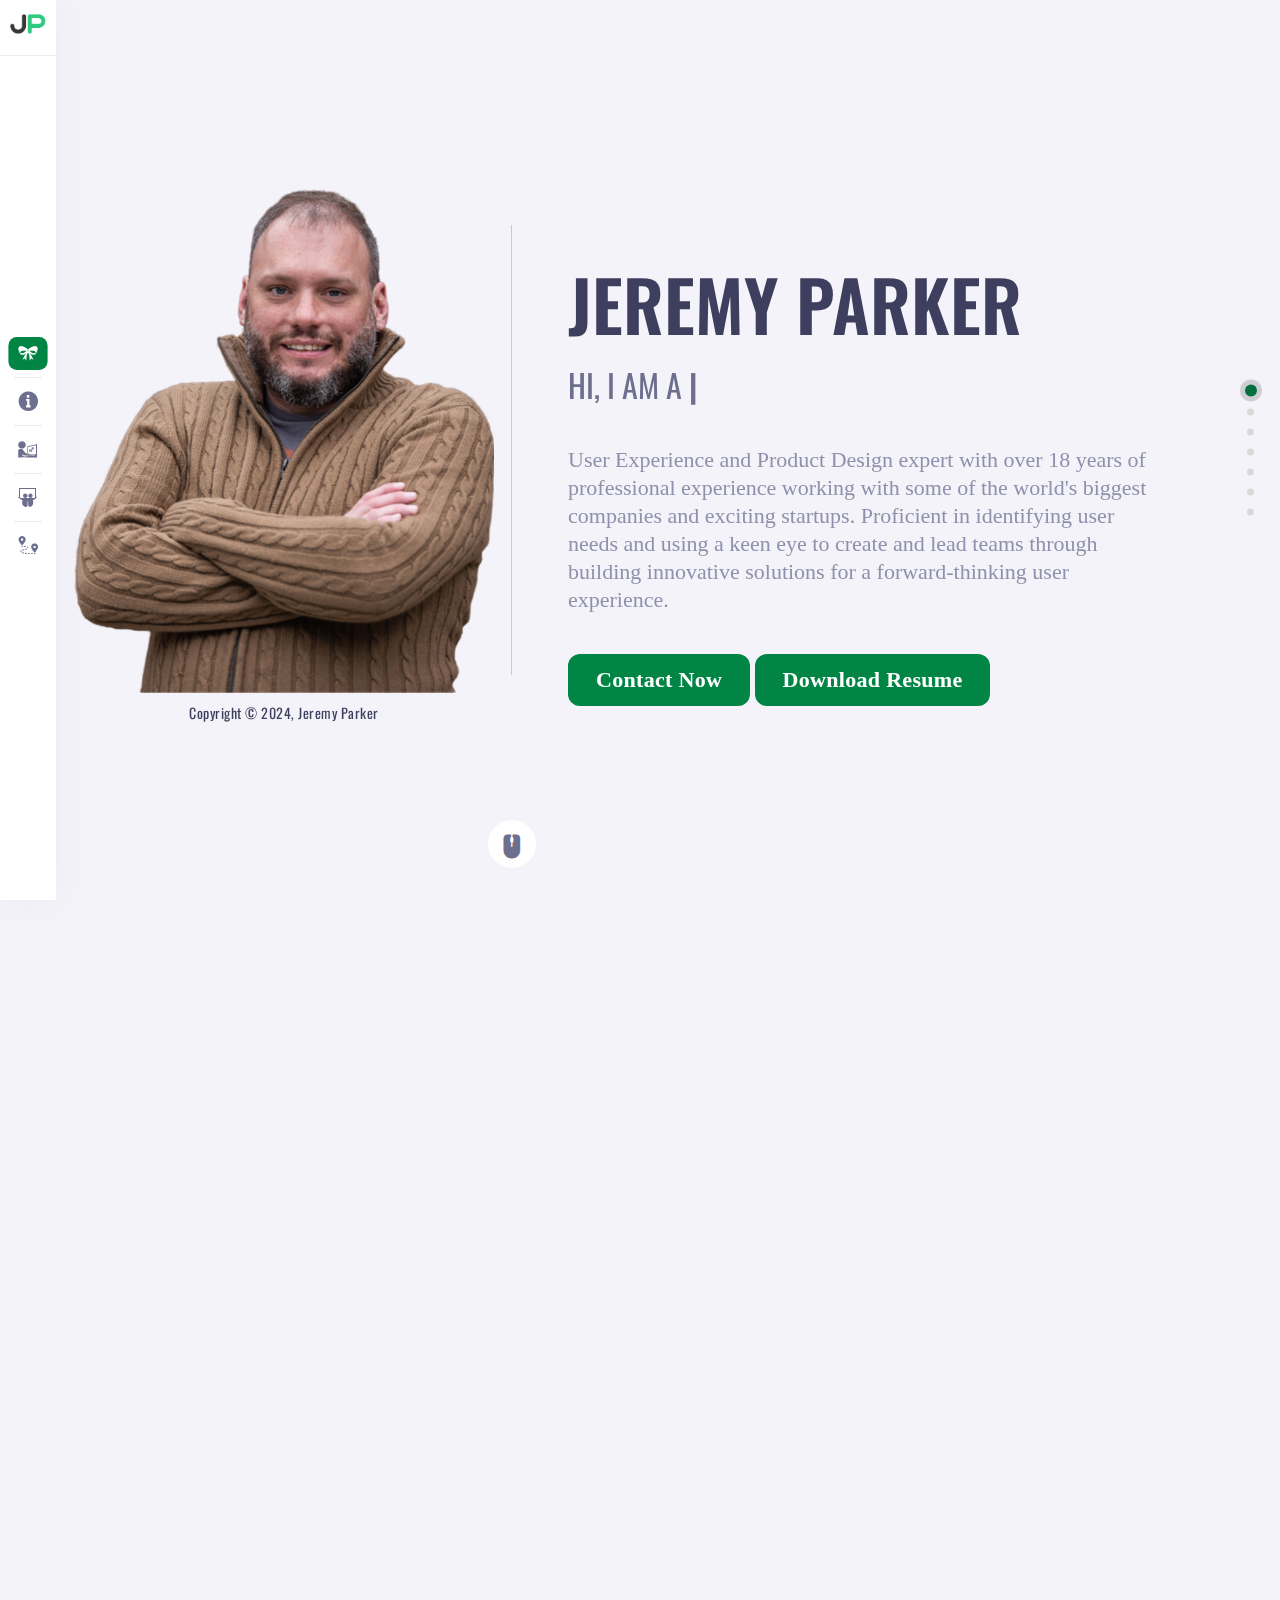
==== new/index.html @ 1a805a03 "adding repo" ====
<!DOCTYPE html>
<html lang="en">

<head></head>

<meta name="viewport" content="width=device-width, initial-scale=1.0">
<meta name="description" content="">
<meta name="keywords" content="">
<title>Jeremy Parker | Portfolio</title>
<link rel="icon" href="favicon.ico" type="image/ico" sizes="16x16">
<link rel="stylesheet" href="css/icofont.min.css">
<link rel="stylesheet" href="css/foundation.min.css">
<link rel="stylesheet" href="css/fullpage.css">
<link rel="stylesheet" href="css/perfect-scrollbar.min.css">
<link rel="stylesheet" href="css/modal-animated.css">
<link rel="stylesheet" href="css/style.css">
<link rel="stylesheet" href="css/responsive.css">
</head>

<body class="solid-bg">

	<div class="page-loader" id="page-loader">
		<div class="lds-ellipsis">
			<div></div>
			<div></div>
			<div></div>
			<div></div>
		</div>
		<span>Loading...</span>
	</div><!-- page loader -->

	<div class="page-cover" id="s-cover">
	</div>

	<nav class="quick-link count-4 nav-left">
		<div class="logo">
			<a href="#home">
				<img src="images/logo_only.png" alt="Logo">
			</a>
		</div>
		<ul id="qmenu" class="qmenu">
			<li data-menuanchor="home">
				<a href="#home" class=""><i class="icofont-bow"></i>
				</a>
				<span class="title">Home</span>
			</li>
			<li data-menuanchor="about-us">
				<a href="#about-us"><i class="icofont-info-circle"></i>
				</a>
				<span class="title">About Me</span>
			</li>
			<li data-menuanchor="services">
				<a href="#services"><i class="icofont-architecture-alt"></i>
				</a>
				<span class="title">Skillset</span>
			</li>
			<li data-menuanchor="portfolio">
				<a href="#portfolio"><i class="icofont-slidshare"></i>
				</a>
				<span class="title">Portfolio</span>
			</li>
			<li data-menuanchor="contact">
				<a href="#contact"><i class="icofont-map-pins"></i>
				</a>
				<span class="title">Contact</span>
			</li>
		</ul>
	</nav><!-- side nav -->

	<div class="pane-when " id="s-when">
		<div class="content">
			<div class="avatar">
				<div class="elem-center">
					<div class="">
						<img src="images/student.png" alt="">
					</div>
				</div>
			</div>
			<div class="bottombar">
				<span>Copyright © 2024, Jeremy Parker</span>
			</div>
		</div>
	</div><!-- student image -->

	<main class="page-main" id="mainpage">
		<div class="section page-home page page-cent" id="s-home">
			<section class="content">
				<header class="header">
					<div class="h-left">
						<h2>Jeremy Parker</h2>
					</div>
					<div class="jeremy-parker-meta">
						<h3>HI, I am a <b><span></span></b></h3>
						<p>
							User Experience and Product Design expert with over 18 years of professional experience working with some
							of the world's biggest companies and exciting startups. Proficient in identifying user needs and using a
							keen eye to create and lead teams through building innovative solutions for a forward-thinking user
							experience.
						</p>
						<a href="#contact" title="" class="main-btn">Contact Now</a>
						<!-- <a href="#" title="" class="main-btn">Download Resume</a> -->
						<div class="dropdown">
							<a href="#" title="" class="main-btn dropdown-btn">Download Resume</a>
							<div class="dropdown-content">
								<a href="#">PDF Version</a>
								<a href="#">Word Version</a>
							</div>
						</div>
					</div>
				</header>
			</section>
			<!-- Scroll down button -->
			<footer class="p-footer p-scrolldown">
				<a href="#about-us">
					<div class="arrow-d">
						<div class="before"></div>
						<div class="after"></div>
						<div class="circle bounce"><i class="icofont-wireless-mouse"></i></div>
					</div>
				</a>
			</footer>
		</div>
		<div class="section page-about page page-cent" id="s-about-us">
			<section class="content">
				<header class="p-title">
					<h3>
						<i class="icofont-info-circle"></i> About Me
						<span class="animated-bar"></span>
					</h3>
					<h4 class="subhead">We only make beautiful things</h4>
				</header>
				<div class="about-meta">
					<p>
						My name is Jeremy Parker. I am a professional UI/UX Designer and Team Leader for SaaS and Web-based
						products.
						I am the jack-of-all-trades person that's capable of handling many different roles and projects at once.
						Recently, I've pivoted from consultant to team leader which allows me to bring my unique perspective and
						impactful leadership to exciting projects.<Br><Br>
					</p>
					<h5>Little About:</h5>
					<ul class="about-info">
						<li><span>Hobbies:</span>Music production, Rocket builds, and biking</li>
						<li><span>Email:</span>jeremymparker@gmail.com</li>
						<li><span>Style:</span>Unique thinking and creative concepts</li>
						<li><span>Phone: </span>(619) 719-5968</li>
						<li><span>Workflow: </span>Productive flow and clean output</li>
						<li><span>Location:</span>Los Angeles, CA, USA</li>
					</ul>
					<h5>Expertise:</h5>
					<ul class="list-experties">
						<li><i class="icofont-check-circled"></i> HTML</li>
						<li><i class="icofont-check-circled"></i> CSS</li>
						<li><i class="icofont-check-circled"></i> Javascript</li>
						<li><i class="icofont-check-circled"></i> React</li>
						<li><i class="icofont-check-circled"></i> Vue</li>
						<li><i class="icofont-check-circled"></i> Figma</li>
						<li><i class="icofont-check-circled"></i> Sketch</li>
						<li><i class="icofont-check-circled"></i> Adobe CC</li>
						<li><i class="icofont-check-circled"></i> Leadership and Mentoring</li>
						<li><i class="icofont-check-circled"></i> Analytical Skills</li>
						<li><i class="icofont-check-circled"></i> Communication</li>
						<li><i class="icofont-check-circled"></i> Critical Thinking</li>
						<li><i class="icofont-check-circled"></i> Human Computer Interaction</li>
						<li><i class="icofont-check-circled"></i> Problem Solver</li>
						<li><i class="icofont-check-circled"></i> Wireframing</li>
					</ul>
				</div>
			</section>
		</div>
		<div class="section page-register page page-cent" id="s-services">
			<section class="content">
				<header class="p-title">
					<h3>
						<i class="icofont-architecture-alt"></i> SKILLSET
						<span class="animated-bar"></span>
					</h3>
				</header>
				<div class="services-grid">
					<div class="services">
						<div class="service-box">
							<div class="service-title">
								<i class="icofont-bebo"></i>
								<h4>Custom website design</h4>
							</div>
							<p>
								It takes about 0.05 seconds to capture your audiences’ attention and shape their opinion about your brand.
								Create a unique online experience for your page visitors and strengthen your brand reputation with my
								custom web design services.
							</p>
						</div>
					</div>
					<div class="services">
						<div class="service-box">
							<div class="service-title">
								<i class="icofont-heart-alt"></i>
								<h4>Product design and leadership</h4>
							</div>
							<p>
								There is nothing more powerful than an idea that is ready to go. I will help you materialize your
								game-changing idea and transform it into a product that you can build a business around. I will blend
								theory and best practices to maximize and perfect product validation.
							</p>
						</div>
					</div>
					<div class="services">
						<div class="service-box">
							<div class="service-title">
	
								<i class="icofont-ui-folder"></i>
								<h4>Application development</h4>
							</div>
							<p>
								SDLC expert with experience in B2B, B2C, SaaS, front-end javascript components, API connections, OAUTH, user interface
								concepts with forward-thinking designs. I am fully capable of accelerating innovation and time-to-market.
							</p>
						</div>
					</div>
					<div class="services">
						<div class="service-box">
							<div class="service-title">
								<i class="icofont-edit"></i>
								<h4>UX/UI Expert and Code Engineer</h4>
							</div>
							<p>
								I am a natural when it comes to user experience. I've been incorporting this skillset and UX best
								practices for over 20 years. I've been around since the beginning of these ideas and theories, and have even
								created my own frameworks.
							</p>
						</div>
					</div>
				</div>
			</section>
		</div>
		<div class="section page-register page page-cent" id="s-portfolio">
			<section class="content">
				<header class="p-title">
					<h3>
						<i class="icofont-slidshare"></i> Portfolio Works
						<span class="animated-bar"></span>
					</h3>
					<!-- <h4 class="subhead">See our latest work</h4> -->
				</header>
				<div class="our-work">
					<div class="work-box popup two" data-popup="1">
						<img src="images/work1.png" alt="">
						<div class="work-text">
							<span>Fluence Energy</span>
							<h4>Improving a Technical Application</h4>
						</div>
					</div>
					<div class="work-box popup two" data-popup="2">
						<img src="images/work2.png" alt="">
						<div class="work-text">
							<span>Marriott</span>
							<h4>Build 5 new brand sites</h4>
						</div>
					</div>
				</div>
			</section>
		</div>
		<div class="section page-register page page-cent" id="s-portfolio-2">
			<section class="content">
				<header class="p-title">
					<!-- <h3>
						<i class="icofont-slidshare"></i> Portfolio Works
						<span class="animated-bar"></span>
					</h3> -->
					<!-- <h4 class="subhead">See our latest work</h4> -->
				</header>
				<div class="our-work">
					<div class="work-box popup two" data-popup="3">
						<img src="images/work3.png" alt="">
						<div class="work-text">
							<span>Informer Systems</span>
							<h4><a class="popup two" href="#" title="">Update an outdated application</a></h4>
						</div>
					</div>
					<div class="work-box popup two" data-popup="4">
						<img src="images/work4.png" alt="">
						<div class="work-text">
							<h4><a class="popup two" href="#" title="">Websites</a></h4>
						</div>
					</div>
				</div>
			</section>
		</div>
		<div class="section page-register page page-cent" id="s-portfolio-3">
			<section class="content">
				<header class="p-title">
					<!-- <h3>
						<i class="icofont-slidshare"></i> Portfolio Works
						<span class="animated-bar"></span>
					</h3> -->
					<!-- <h4 class="subhead">See our latest work</h4> -->
				</header>
				<div class="our-work">
					<div class="work-box popup two" data-popup="5">
						<img src="images/work5.png" alt="">
						<div class="work-text">
							<h4><a class="popup two" href="#" title="">Product Design and Leadrship</a></h4>
						</div>
					</div>
					<div class="work-box popup two" data-popup="6">
						<img src="images/work6.png" alt="">
						<div class="work-text">
							<h4><a class="popup two" href="#" title="">Side Projects</a></h4>
						</div>
					</div>
				</div>
			</section>
		</div>
		<div class="section page-contact page page-cent  bg-color" data-bgcolor="rgba(95, 25, 208, 0.88)s" id="s-contact">
			<div class="slide" id="s-information" data-anchor="information">
				<section class="content">
					<header class="p-title">
						<h3>
							<i class="icofont-map-pins"></i> Contact
							<span class="animated-bar"></span>
						</h3>
					</header>
					<!-- Begin Of Page SubSction -->
					<div class="contact">
						<div class="row">
							<div class="medium-6 columns">
								<ul class="contact-detail">
									<li>
										<h4>Email</h4>
										<p><a href="mailto://contact@mail.com">jeremymparker@gmail.com</a></p>
									</li>
									<li>
										<h4>Address</h4>
										<p>Los Angeles, CA, USA
										</p>
									</li>
									<li>
										<h4>Phone</h4>
										<p>(619) 719-5968</p>
									</li>
									<!-- <li class="show-for-medium-up"> -->
										<!-- <h4>Find us on</h4> -->
										<!-- Begin of Social links -->
										<!-- <div class="socialnet">
											<a href="#"><i class="icofont-facebook"></i></a>
											<a href="#"><i class="icofont-instagram"></i></a>
											<a href="#"><i class="icofont-twitter"></i></a>
											<a href="#"><i class="icofont-pinterest"></i></a>
											<a href="#"><i class="icofont-tumblr"></i></a>
										</div> -->
										<!-- End of Social links -->
									<!-- </li> -->
								</ul>
							</div>
							<div class="medium-6 columns contact-area">
								<h4>Write A Message</h4>
								<div>
									<div id="message"></div>
									<form class="message" method="post" action="contact.php" id="contactform">
										<div class="fields">
											<div class="input">
												<input id="name" type="text" placeholder="Your Name" required="">
											</div>
										</div>
										<div class="fields">
											<div class="input">
												<input id="email" type="email" placeholder="Email Address" required="">
											</div>
										</div>
										<div class="fields">
											<textarea id="comments" placeholder="Message..." rows="3" required=""></textarea>
											<div class="buttons">
												<button id="submit" type="submit" class="main-btn">Send Now</button>
												<img src="images/ajax-loader.gif" class="loader" alt="ajax-loader.gif">
											</div>
											<!--<div class="g-recaptcha" data-sitekey="6LeBpOgUAAAAAJwweRt7FijmJ7nb1Wm5VTyn9MoR"></div>-->
										</div>
									</form>
								</div>
							</div>
						</div>
					</div>
					<!-- End of page SubSection -->
				</section>
			</div>
		</div>
	</main><!-- main content area -->

	<!-- <div id="modal-container">
		<div class="modal-background">
			<div class="modal">
				<div class="close-button" id="close-modal">&times;</div>
				<div class="blog-detail">
					<div class="detail-meta">
						
			</div>
		</div>
	</div> -->
	<div id="modal-container">
		<div class="modal-background">
			<div class="modal">
				<div class="close-button" id="close-modal">&times;</div>
				<div class="blog-detail">
					<div class="detail-meta">
						
					</div>
				</div>
				<svg class="modal-svg" xmlns="http://www.w3.org/2000/svg" width="100%" height="100%" preserveAspectRatio="none">
					<rect x="0" y="0" fill="none" width="100%" height="100%" rx="3" ry="3"></rect>
				</svg>
			</div>
		</div>
	</div><!-- modal popup blog detail -->

	<script src="js/jquery.js"></script>
	<script src="js/fullpage.js"></script>
	<script src="js/typed.js"></script>
	<script src="js/perfect-scrollbar.jquery.min.js"></script>
	<script src="js/YTPlayer.min.js"></script>
	<!--<script src="https://www.google.com/recaptcha/api.js"></script> -->
	<script src="js/main.js"></script>


</body>

</html>
---- new/css/fullpage.css ----
html.fp-enabled,
.fp-enabled body {
  margin: 0;
  padding: 0;
  overflow: hidden;
  -webkit-tap-highlight-color: transparent;
}
.fp-section {
  position: relative;
  -webkit-box-sizing: border-box;
  -moz-box-sizing: border-box;
  box-sizing: border-box;
}
.fp-slide {
  float: left;
}
.fp-slide,
.fp-slidesContainer {
  height: 100%;
  display: block;
}
.fp-slides {
  z-index: 1;
  height: 100%;
  overflow: hidden;
  position: relative;
  -webkit-transition: all 0.3s ease-out;
  transition: all 0.3s ease-out;
}
.fp-section.fp-table,
.fp-slide.fp-table {
  display: table;
  table-layout: fixed;
  width: 100%;
}
.fp-tableCell {
  display: table-cell;
  vertical-align: middle;
  width: 100%;
  height: 100%;
}
.fp-slidesContainer {
  float: left;
  position: relative;
}
.fp-controlArrow {
  -webkit-user-select: none;
  -moz-user-select: none;
  -khtml-user-select: none;
  -ms-user-select: none;
  position: absolute;
  z-index: 4;
  top: 50%;
  cursor: pointer;
  width: 0;
  height: 0;
  border-style: solid;
  margin-top: -38px;
  -webkit-transform: translate3d(0, 0, 0);
  -ms-transform: translate3d(0, 0, 0);
  transform: translate3d(0, 0, 0);
}
.fp-controlArrow.fp-prev {
  left: 15px;
  width: 0;
  border-width: 38.5px 34px 38.5px 0;
  border-color: transparent #fff transparent transparent;
}
.fp-controlArrow.fp-next {
  right: 15px;
  border-width: 38.5px 0 38.5px 34px;
  border-color: transparent transparent transparent #fff;
}
.fp-scrollable {
  overflow: hidden;
  position: relative;
}
.fp-scroller {
  overflow: hidden;
}
.iScrollIndicator {
  border: 0 !important;
}
.fp-notransition {
  -webkit-transition: none !important;
  transition: none !important;
}
#fp-nav {
  position: fixed;
  z-index: 100;
  margin-top: -32px;
  top: 50%;
  opacity: 1;
  -webkit-transform: translate3d(0, 0, 0);
}
#fp-nav.fp-right {
  right: 17px;
}
#fp-nav.fp-left {
  left: 17px;
}
.fp-slidesNav {
  position: absolute;
  z-index: 4;
  opacity: 1;
  -webkit-transform: translate3d(0, 0, 0);
  -ms-transform: translate3d(0, 0, 0);
  transform: translate3d(0, 0, 0);
  left: 0 !important;
  right: 0;
  margin: 0 auto !important;
}
.fp-slidesNav.fp-bottom {
  bottom: 17px;
}
.fp-slidesNav.fp-top {
  top: 17px;
}
#fp-nav ul,
.fp-slidesNav ul {
  margin: 0;
  padding: 0;
}
#fp-nav ul li,
.fp-slidesNav ul li {
  display: block;
  width: 14px;
  height: 13px;
  margin: 7px;
  position: relative;
}
.fp-slidesNav ul li {
  display: inline-block;
}
#fp-nav ul li a,
.fp-slidesNav ul li a {
  display: block;
  position: relative;
  z-index: 1;
  width: 100%;
  height: 100%;
  cursor: pointer;
  text-decoration: none;
}
#fp-nav ul li a.active span,
.fp-slidesNav ul li a.active span,
#fp-nav ul li:hover a.active span,
.fp-slidesNav ul li:hover a.active span {
  height: 12px;
  width: 12px;
  margin: -6px 0 0 -6px;
  border-radius: 100%;
}
#fp-nav ul li a span,
.fp-slidesNav ul li a span {
  border-radius: 50%;
  position: absolute;
  z-index: 1;
  height: 7px;
  width: 7px;
  border: 0;
  background: #333;
  left: 50%;
  top: 50%;
  margin: -2px 0 0 -4px;
  -webkit-transition: all 0.1s ease-in-out;
  -moz-transition: all 0.1s ease-in-out;
  -o-transition: all 0.1s ease-in-out;
  transition: all 0.1s ease-in-out;
}
#fp-nav ul li:hover a span,
.fp-slidesNav ul li:hover a span {
  width: 10px;
  height: 10px;
  margin: -5px 0 0 -5px;
}
#fp-nav ul li .fp-tooltip {
  position: absolute;
  top: -2px;
  color: #fff;
  font-size: 18px;
  font-family: arial, helvetica, sans-serif;
  white-space: nowrap;
  max-width: 220px;
  overflow: hidden;
  display: block;
  opacity: 0;
  width: 0;
  cursor: pointer;
}
#fp-nav ul li:hover .fp-tooltip,
#fp-nav.fp-show-active a.active + .fp-tooltip {
  -webkit-transition: opacity 0.2s ease-in;
  transition: opacity 0.2s ease-in;
  width: auto;
  opacity: 1;
}
#fp-nav ul li .fp-tooltip.fp-right {
  right: 20px;
}
#fp-nav ul li .fp-tooltip.fp-left {
  left: 20px;
}
.fp-auto-height.fp-section,
.fp-auto-height .fp-slide,
.fp-auto-height .fp-tableCell {
  height: auto !important;
}
.fp-responsive .fp-auto-height-responsive.fp-section,
.fp-responsive .fp-auto-height-responsive .fp-slide,
.fp-responsive .fp-auto-height-responsive .fp-tableCell {
  height: auto !important;
}
.fp-sr-only {
  position: absolute;
  width: 1px;
  height: 1px;
  padding: 0;
  overflow: hidden;
  clip: rect(0, 0, 0, 0);
  white-space: nowrap;
  border: 0;
}
---- new/css/modal-animated.css ----
#modal-container {
  position: fixed;
  display: table;
  height: 100%;
  width: 100%;
  top: 0;
  left: 0;
  transform: scale(0);
  z-index: 9999;
}
#modal-container.one {
  transform: scaleY(0.01) scaleX(0);
  animation: unfoldIn 1s cubic-bezier(0.165, 0.84, 0.44, 1) forwards;
}
#modal-container.one .modal-background .modal {
  transform: scale(0);
  animation: zoomIn 0.5s 0.8s cubic-bezier(0.165, 0.84, 0.44, 1) forwards;
}
#modal-container.one.out {
  transform: scale(1);
  animation: unfoldOut 1s 0.3s cubic-bezier(0.165, 0.84, 0.44, 1) forwards;
}
#modal-container.one.out .modal-background .modal {
  animation: zoomOut 0.5s cubic-bezier(0.165, 0.84, 0.44, 1) forwards;
}
#modal-container.two {
  transform: scale(1);
}
#modal-container.two .modal-background {
  background: transparent;
  animation: fadeIn 0.5s cubic-bezier(0.165, 0.84, 0.44, 1) forwards;
}
#modal-container.two .modal-background .modal {
  opacity: 0;
  animation: scaleUp 0.5s cubic-bezier(0.165, 0.84, 0.44, 1) forwards;
}
#modal-container.two + .content {
  animation: scaleBack 0.5s cubic-bezier(0.165, 0.84, 0.44, 1) forwards;
}
#modal-container.two.out {
  animation: quickScaleDown 0s 0.5s linear forwards;
}
#modal-container.two.out .modal-background {
  animation: fadeOut 0.5s cubic-bezier(0.165, 0.84, 0.44, 1) forwards;
}
#modal-container.two.out .modal-background .modal {
  animation: scaleDown 0.5s cubic-bezier(0.165, 0.84, 0.44, 1) forwards;
}
#modal-container.two.out + .content {
  animation: scaleForward 0.5s cubic-bezier(0.165, 0.84, 0.44, 1) forwards;
}
#modal-container.three {
  z-index: 0;
  transform: scale(1);
}
#modal-container.three .modal-background {
  background: rgba(0, 0, 0, 0.6);
}
#modal-container.three .modal-background .modal {
  animation: moveUp 0.5s cubic-bezier(0.165, 0.84, 0.44, 1) forwards;
}
#modal-container.three + .content {
  z-index: 1;
  animation: slideUpLarge 0.5s cubic-bezier(0.165, 0.84, 0.44, 1) forwards;
}
#modal-container.three.out .modal-background .modal {
  animation: moveDown 0.5s cubic-bezier(0.165, 0.84, 0.44, 1) forwards;
}
#modal-container.three.out + .content {
  animation: slideDownLarge 0.5s cubic-bezier(0.165, 0.84, 0.44, 1) forwards;
}
#modal-container.four {
  z-index: 0;
  transform: scale(1);
}
#modal-container.four .modal-background {
  background: rgba(0, 0, 0, 0.7);
}
#modal-container.four .modal-background .modal {
  animation: blowUpModal 0.5s cubic-bezier(0.165, 0.84, 0.44, 1) forwards;
}
#modal-container.four + .content {
  z-index: 1;
  animation: blowUpContent 0.5s cubic-bezier(0.165, 0.84, 0.44, 1) forwards;
}
#modal-container.four.out .modal-background .modal {
  animation: blowUpModalTwo 0.5s cubic-bezier(0.165, 0.84, 0.44, 1) forwards;
}
#modal-container.four.out + .content {
  animation: blowUpContentTwo 0.5s cubic-bezier(0.165, 0.84, 0.44, 1) forwards;
}
#modal-container.five {
  transform: scale(1);
}
#modal-container.five .modal-background {
  background: transparent;
  animation: fadeIn 0.5s cubic-bezier(0.165, 0.84, 0.44, 1) forwards;
}
#modal-container.five .modal-background .modal {
  transform: translateX(-1500px);
  animation: roadRunnerIn 0.3s cubic-bezier(0.165, 0.84, 0.44, 1) forwards;
}
#modal-container.five.out {
  animation: quickScaleDown 0s 0.5s linear forwards;
}
#modal-container.five.out .modal-background {
  animation: fadeOut 0.5s cubic-bezier(0.165, 0.84, 0.44, 1) forwards;
}
#modal-container.five.out .modal-background .modal {
  animation: roadRunnerOut 0.5s cubic-bezier(0.165, 0.84, 0.44, 1) forwards;
}
#modal-container.six {
  transform: scale(1);
}
#modal-container.six .modal-background {
  background: transparent;
  animation: fadeIn 0.5s cubic-bezier(0.165, 0.84, 0.44, 1) forwards;
}
#modal-container.six .modal-background .modal {
  background-color: transparent;
  animation: modalFadeIn 0.5s 0.8s cubic-bezier(0.165, 0.84, 0.44, 1) forwards;
}
#modal-container.six .modal-background .modal h2,
#modal-container.six .modal-background .modal p {
  opacity: 0;
  position: relative;
  animation: modalContentFadeIn 0.5s 1s cubic-bezier(0.165, 0.84, 0.44, 1)
    forwards;
}
#modal-container.six .modal-background .modal .modal-svg rect {
  animation: sketchIn 0.5s 0.3s cubic-bezier(0.165, 0.84, 0.44, 1) forwards;
}
#modal-container.six.out {
  animation: quickScaleDown 0s 0.5s linear forwards;
}
#modal-container.six.out .modal-background {
  animation: fadeOut 0.5s cubic-bezier(0.165, 0.84, 0.44, 1) forwards;
}
#modal-container.six.out .modal-background .modal {
  animation: modalFadeOut 0.5s cubic-bezier(0.165, 0.84, 0.44, 1) forwards;
}
#modal-container.six.out .modal-background .modal h2,
#modal-container.six.out .modal-background .modal p {
  animation: modalContentFadeOut 0.5s cubic-bezier(0.165, 0.84, 0.44, 1)
    forwards;
}
#modal-container.six.out .modal-background .modal .modal-svg rect {
  animation: sketchOut 0.5s cubic-bezier(0.165, 0.84, 0.44, 1) forwards;
}
#modal-container.seven {
  transform: scale(1);
}
#modal-container.seven .modal-background {
  background: transparent;
  animation: fadeIn 0.5s cubic-bezier(0.165, 0.84, 0.44, 1) forwards;
}
#modal-container.seven .modal-background .modal {
  height: 75px;
  width: 75px;
  border-radius: 75px;
  overflow: hidden;
  animation: bondJamesBond 1.5s cubic-bezier(0.165, 0.84, 0.44, 1) forwards;
}
#modal-container.seven .modal-background .modal h2,
#modal-container.seven .modal-background .modal p {
  opacity: 0;
  position: relative;
  animation: modalContentFadeIn 0.5s 1.4s linear forwards;
}
#modal-container.seven.out {
  animation: slowFade 0.5s 1.5s linear forwards;
}
#modal-container.seven.out .modal-background {
  background-color: rgba(0, 0, 0, 0.7);
  animation: fadeToRed 2s cubic-bezier(0.165, 0.84, 0.44, 1) forwards;
}
#modal-container.seven.out .modal-background .modal {
  border-radius: 3px;
  height: 162px;
  width: 227px;
  animation: killShot 1s cubic-bezier(0.165, 0.84, 0.44, 1) forwards;
}
#modal-container.seven.out .modal-background .modal h2,
#modal-container.seven.out .modal-background .modal p {
  animation: modalContentFadeOut 0.5s 0.5 cubic-bezier(0.165, 0.84, 0.44, 1)
    forwards;
}
#modal-container .modal-background {
  display: table-cell;
  background: rgba(0, 0, 0, 0.8);
  text-align: center;
  vertical-align: middle;
}
#modal-container .modal-background .modal {
  background: #e7e7e7;
  padding: 0;
  display: inline-block;
  border-radius: 12px;
  font-weight: 300;
  position: relative;
  width: 650px;
  height: 100vh;
}
#modal-container .modal-background .modal .modal-svg {
  position: absolute;
  top: 0;
  left: 0;
  height: 100%;
  width: 100%;
  border-radius: 12px;
}
#modal-container .modal-background .modal .modal-svg rect {
  stroke: #fff;
  stroke-width: 2px;
  stroke-dasharray: 778;
  stroke-dashoffset: 778;
}
@keyframes unfoldIn {
  0% {
    transform: scaleY(0.005) scaleX(0);
  }
  50% {
    transform: scaleY(0.005) scaleX(1);
  }
  100% {
    transform: scaleY(1) scaleX(1);
  }
}
@keyframes unfoldOut {
  0% {
    transform: scaleY(1) scaleX(1);
  }
  50% {
    transform: scaleY(0.005) scaleX(1);
  }
  100% {
    transform: scaleY(0.005) scaleX(0);
  }
}
@keyframes zoomIn {
  0% {
    transform: scale(0);
  }
  100% {
    transform: scale(1);
  }
}
@keyframes zoomOut {
  0% {
    transform: scale(1);
  }
  100% {
    transform: scale(0);
  }
}
@keyframes fadeIn {
  0% {
    background: transparent;
  }
  100% {
    background: rgba(0, 0, 0, 0.7);
  }
}
@keyframes fadeOut {
  0% {
    background: rgba(0, 0, 0, 0.7);
  }
  100% {
    background: transparent;
  }
}
@keyframes scaleUp {
  0% {
    transform: scale(0.8) translateY(1000px);
    opacity: 0;
  }
  100% {
    transform: scale(1) translateY(0px);
    opacity: 1;
  }
}
@keyframes scaleDown {
  0% {
    transform: scale(1) translateY(0px);
    opacity: 1;
  }
  100% {
    transform: scale(0.8) translateY(1000px);
    opacity: 0;
  }
}
@keyframes scaleBack {
  0% {
    transform: scale(1);
  }
  100% {
    transform: scale(0.85);
  }
}
@keyframes scaleForward {
  0% {
    transform: scale(0.85);
  }
  100% {
    transform: scale(1);
  }
}
@keyframes quickScaleDown {
  0% {
    transform: scale(1);
  }
  99.9% {
    transform: scale(1);
  }
  100% {
    transform: scale(0);
  }
}
@keyframes slideUpLarge {
  0% {
    transform: translateY(0%);
  }
  100% {
    transform: translateY(-100%);
  }
}
@keyframes slideDownLarge {
  0% {
    transform: translateY(-100%);
  }
  100% {
    transform: translateY(0%);
  }
}
@keyframes moveUp {
  0% {
    transform: translateY(150px);
  }
  100% {
    transform: translateY(0);
  }
}
@keyframes moveDown {
  0% {
    transform: translateY(0px);
  }
  100% {
    transform: translateY(150px);
  }
}
@keyframes blowUpContent {
  0% {
    transform: scale(1);
    opacity: 1;
  }
  99.9% {
    transform: scale(2);
    opacity: 0;
  }
  100% {
    transform: scale(0);
  }
}
@keyframes blowUpContentTwo {
  0% {
    transform: scale(2);
    opacity: 0;
  }
  100% {
    transform: scale(1);
    opacity: 1;
  }
}
@keyframes blowUpModal {
  0% {
    transform: scale(0);
  }
  100% {
    transform: scale(1);
  }
}
@keyframes blowUpModalTwo {
  0% {
    transform: scale(1);
    opacity: 1;
  }
  100% {
    transform: scale(0);
    opacity: 0;
  }
}
@keyframes roadRunnerIn {
  0% {
    transform: translateX(-1500px) skewX(30deg) scaleX(1.3);
  }
  70% {
    transform: translateX(30px) skewX(0deg) scaleX(0.9);
  }
  100% {
    transform: translateX(0px) skewX(0deg) scaleX(1);
  }
}
@keyframes roadRunnerOut {
  0% {
    transform: translateX(0px) skewX(0deg) scaleX(1);
  }
  30% {
    transform: translateX(-30px) skewX(-5deg) scaleX(0.9);
  }
  100% {
    transform: translateX(1500px) skewX(30deg) scaleX(1.3);
  }
}
@keyframes sketchIn {
  0% {
    stroke-dashoffset: 778;
  }
  100% {
    stroke-dashoffset: 0;
  }
}
@keyframes sketchOut {
  0% {
    stroke-dashoffset: 0;
  }
  100% {
    stroke-dashoffset: 778;
  }
}
@keyframes modalFadeIn {
  0% {
    background-color: transparent;
  }
  100% {
    background-color: #fff;
  }
}
@keyframes modalFadeOut {
  0% {
    background-color: #fff;
  }
  100% {
    background-color: transparent;
  }
}
@keyframes modalContentFadeIn {
  0% {
    opacity: 0;
    top: -20px;
  }
  100% {
    opacity: 1;
    top: 0;
  }
}
@keyframes modalContentFadeOut {
  0% {
    opacity: 1;
    top: 0;
  }
  100% {
    opacity: 0;
    top: -20px;
  }
}
@keyframes bondJamesBond {
  0% {
    transform: translateX(1000px);
  }
  80% {
    transform: translateX(0px);
    border-radius: 75px;
    height: 75px;
    width: 75px;
  }
  90% {
    border-radius: 3px;
    height: 182px;
    width: 247px;
  }
  100% {
    border-radius: 3px;
    height: 162px;
    width: 227px;
  }
}
@keyframes killShot {
  0% {
    transform: translateY(0) rotate(0deg);
    opacity: 1;
  }
  100% {
    transform: translateY(300px) rotate(45deg);
    opacity: 0;
  }
}
@keyframes fadeToRed {
  0% {
    background-color: rgba(0, 0, 0, 0.6);
  }
  100% {
    background-color: rgba(255, 0, 0, 0.8);
  }
}
@keyframes slowFade {
  0% {
    opacity: 1;
  }
  99.9% {
    opacity: 0;
    transform: scale(1);
  }
  100% {
    transform: scale(0);
  }
}
---- new/css/style.css ----
@import "https://fonts.googleapis.com/css?family=Oswald:300,400,500,600,700|Roboto&display=swap";
body {
  color: #fff;
  font-size: 1em;
  line-height: 1.4;
  font-family: open sans, sans-serif;
  margin: 0;
  padding: 0;
}
hr {
  display: block;
  height: 1px;
  border: 0;
  border-top: 1px solid #ccc;
  margin: 1em 0;
  padding: 0;
}
img {
  height: auto;
  max-width: 100%;
}
input:focus,
textarea:focus,
select:focus,
button:focus {
  outline: none;
}
audio,
canvas,
img,
svg,
video {
  vertical-align: middle;
}
fieldset {
  border: 0;
  margin: 0;
  padding: 0;
}
textarea {
  resize: vertical;
}
.browsehappy {
  margin: 0.2em 0;
  background: #ccc;
  color: #000;
  padding: 0.2em 0;
}
h1,
h2,
h3,
h4,
h5,
h6 {
  font-family: oswald;
}
p {
  color: #7d7e9e;
  font-size: 18px;
  line-height: 26px;
  font-family: open sans;
}
a,
a:hover,
a:focus,
a:active {
  outline: none;
  color: #adafca;
  -webkit-text-decoration: none;
  -moz-text-decoration: none;
  -ms-text-decoration: none;
  -o-text-decoration: none;
  text-decoration: none;
}
ul,
li {
  list-style: none outside none;
  margin: 0;
}
iframe {
  border: none;
}
.pos-rel {
  position: relative;
}
.pos-abs {
  position: absolute;
}
.pos-fix {
  position: fixed;
}
.full-width {
  width: 100%;
  max-width: 1440px;
}
.full-height {
  height: 100%;
}
.full-size {
  top: 0;
  left: 0;
  right: 0;
  bottom: 0;
}
.my-button {
  text-transform: uppercase;
  font-size: 1rem;
  padding: 1em;
  padding-bottom: 0.8rem;
  display: inline-block;
  box-sizing: border-box;
  margin: 0;
}
.center-vh {
  display: -webkit-box;
  display: -moz-box;
  display: -ms-flexbox;
  display: -webkit-flex;
  display: flex;
  -webkit-box-align: center;
  -moz-box-align: center;
  -ms-flex-align: center;
  -webkit-align-items: center;
  align-items: center;
  -webkit-box-pack: center;
  -moz-box-pack: center;
  -ms-flex-pack: center;
  -webkit-justify-content: center;
  justify-content: center;
}
.pos-top {
  top: 0;
}
.pos-left {
  left: 0;
}
.pos-right {
  right: 0;
}
.pos-bottom {
  bottom: 0;
}
.relh100 {
  position: relative;
  height: 100%;
}
.row {
  max-width: 100%;
}
ul,
li {
  list-style: none outside none;
  margin: 0;
}
.full-width {
  width: 100%;
  max-width: 100%;
  max-width: 1440px;
  margin-left: auto;
  margin-right: auto;
}
.fullscreen-width {
  width: 100%;
  max-width: 100%;
}
.table {
  display: table;
  height: inherit;
  margin: auto;
}
.table-cell {
  display: table-cell;
  vertical-align: middle;
}
.align-center {
  text-align: center;
}
.align-left {
  text-align: left;
}
.align-right {
  text-align: right;
}
.align-justify {
  text-align: justify;
}
.page-loader {
  position: fixed;
  z-index: 200;
  width: 100%;
  height: 100%;
  top: 0;
  left: 0;
  background: #008545;
  display: block;
}
.page-loader .fa {
  font-size: 2.5rem;
}
.page-loader,
.page-loader.visible {
  -webkit-transition: 0.6s;
  -ms-transition: 0.6s;
  -moz-transition: 0.6s;
  transition: 0.6s;
  opacity: 1;
  visibility: visible;
}
.page-loader.hidden {
  visibility: hidden;
  opacity: 0;
}
.page-loader div {
  left: 50%;
  position: absolute;
  top: 50%;
  transform: translate(-50%, -50%);
}
.page-loader div p {
  margin-top: 1rem;
  font-size: 1rem;
  color: #fff;
  letter-spacing: -0.05rem;
  padding-left: 0.15rem;
  text-transform: uppercase;
}
.mask:before {
  position: absolute;
  top: 0;
  left: 0;
  bottom: 0;
  right: 0;
  width: 100%;
  height: 100%;
  content: " ";
  opacity: 0.8;
}
.text-white {
  color: #fff;
}
.text-black {
  color: #333;
}
.text-bold {
  font-weight: 700;
}
.text-red {
  color: #e51c23;
}
.text-blue {
  color: #455ede;
}
.text-orange {
  color: #ff9800;
}
.text-yellow {
  color: #ffd600;
}
.text-amber {
  color: #ffc107;
}
.text-pink {
  color: #e91e63;
}
.text-lightblue {
  color: #03a9f4;
}
.small-col-20 {
  width: 20%;
}
.box-shadow {
  -webkit-box-shadow: inset 0 1px 0 rgba(255, 255, 255, 0.5),
    0 2px 2px rgba(0, 0, 0, 0.2), 0 0 4px 1px rgba(0, 0, 0, 0.1);
  -moz-box-shadow: inset 0 1px 0 rgba(255, 255, 255, 0.5),
    0 2px 2px rgba(0, 0, 0, 0.2), 0 0 4px 1px rgba(0, 0, 0, 0.1);
  -ms-box-shadow: inset 0 1px 0 rgba(255, 255, 255, 0.5),
    0 2px 2px rgba(0, 0, 0, 0.2), 0 0 4px 1px rgba(0, 0, 0, 0.1);
  box-shadow: inset 0 1px 0 rgba(255, 255, 255, 0.5),
    0 2px 2px rgba(0, 0, 0, 0.2), 0 0 4px 1px rgba(0, 0, 0, 0.1);
}
.hidden {
  opacity: 0;
  -webkit-transition: 0.6s;
  -ms-transition: 0.6s;
  transition: 0.6s;
}
.visible {
  opacity: 1;
  -ms-transition: 0.6s;
  -webkit-transition: 0.6s;
  transition: 0.6s;
}
.invisible {
  display: none !important;
}
.s-visible-medium-up {
  opacity: 0;
}
strong,
.bold {
  font-weight: 700;
}
.column,
.columns {
  padding: 0;
}
.row .row {
  margin: 0;
}
.header-top {
  position: fixed;
  z-index: 20;
  top: 0;
  left: 56px;
  height: 56px;
}
.header-top.material {
  background: rgba(255, 255, 255, 0.15);
  -webkit-box-shadow: 0 1px 1px 0 rgba(0, 0, 0, 0.2),
    0 0 2px 0 rgba(0, 0, 0, 0.1);
  box-shadow: 0 1px 1px 0 rgba(0, 0, 0, 0.2), 0 0 2px 0 rgba(0, 0, 0, 0.1);
}
.header-top > div {
  display: inline-block;
  float: left;
}
.header-top .logo img {
  height: 56px;
  width: auto;
  padding: 8px 16px;
}
.header-top .logo {
  transition: 0.3s;
}
.header-top .logo:hover {
  background: rgba(255, 255, 255, 0.15);
}
.header-top.material .menu {
  border-right: 1px solid #f5f5f5;
}
.header-top.material .menu:last-child {
  border-right: none;
}
.header-top.material .menu a,
.header-top .menu a {
  height: 56px;
  display: block;
  float: left;
  background: #fff;
  color: #5677fc;
  text-transform: capitalize;
  text-align: center;
  font-size: 18px;
  font-weight: 400;
  padding: 14px 16px;
  -webkit-transition: 0.3s;
  transition: 0.3s;
}
.header-top .menu a {
  background: 0 0;
  font-weight: 400;
  color: #fff;
  position: relative;
}
.header-top.material .menu a:first-child:after {
  display: none;
}
.header-top .menu a:first-child:after {
  display: none;
}
.header-top .menu a:after {
  position: absolute;
  left: 0;
  top: 25%;
  height: 50%;
  width: 1px;
  background: #fff;
  content: "";
}
.header-top.material .menu a:hover {
  background: #5677fc;
}
.header-top .menu a:hover {
  background: rgba(255, 255, 255, 0.15);
  color: #fff;
}
#fp-nav.right {
  position: absolute;
  right: 15px;
  top: 50%;
  transform: translateY(-50%);
  margin-top: 0 !important;
}
#fp-nav span,
.fp-slidesNav span {
  border-color: #fff;
  -webkit-transition: 0.3s;
  transition: 0.3s;
  width: 10px;
  height: 10px;
  border-radius: 100%;
}
#fp-nav ul li a span {
  background: #fff;
}
#fp-nav li,
.fp-slidesNav li {
  display: block;
  width: 10px;
  height: 10px;
  margin: 16px;
  position: relative;
}
#fp-nav span:after,
.fp-slidesNav span:after {
  background: rgba(255, 255, 255, 0.15);
  position: absolute;
  content: "";
  display: block;
  top: 0;
  left: 0;
  right: 0;
  bottom: 0;
  border-radius: 100%;
  -webkit-transition: 0.3s;
  transition: 0.3s;
}
#fp-nav li .active span,
.fp-slidesNav .active span {
  background: #008545;
  position: absolute;
}
#fp-nav li .active span:after,
.fp-slidesNav .active span:after {
  top: -5px;
  left: -5px;
  bottom: -5px;
  right: -5px;
}
.quick-link {
  position: fixed;
  top: 0;
  left: 0;
  bottom: 0;
  width: 56px;
  -webkit-box-shadow: 0 1px 1px 0 rgba(0, 0, 0, 0.2),
    0 0 2px 0 rgba(0, 0, 0, 0.1);
  box-shadow: 0 1px 1px 0 rgba(0, 0, 0, 0.2), 0 0 2px 0 rgba(0, 0, 0, 0.1);
  z-index: 100;
  background: rgba(255, 255, 255, 0.1);
}
.quick-link .logo {
  width: 56px;
  height: 56px;
  position: absolute;
  top: 0;
  left: 0;
  border-bottom: 1px solid rgba(255, 255, 255, 0.2);
}
.quick-link .logo a {
  padding: 8px;
  height: 100%;
  width: 100%;
}
.quick-link .logo a:after {
  background: 0 0 !important;
}
.quick-link .qmenu {
  left: 0;
  position: absolute;
  top: 50%;
  transform: translateY(-50%);
}
.quick-link li {
  list-style: none;
  list-style-position: outside;
  display: block;
  height: 48px;
  width: 56px;
  position: relative;
}
.quick-link a {
  height: 48px;
  width: 56px;
  display: block;
  text-align: center;
  font-size: 22px;
  padding-top: 0.4rem;
  color: #fff;
  opacity: 1;
  position: relative;
  z-index: 1;
  -webkit-transition: 0.2s;
  transition: 0.2s;
}
.quick-link ul li {
  position: relative;
}
.quick-link ul li:after,
.quick-link a:after {
  position: absolute;
  content: "";
  background: #008545;
  border-radius: 10px;
  top: 0;
  left: 0;
  right: 0;
  bottom: 1px;
  -webkit-transform: scale(0);
  transform: scale(0);
  -webkit-transition: 0.2s cubic-bezier(0.215, 0.61, 0.355, 1);
  transition: 0.2s cubic-bezier(0.215, 0.61, 0.355, 1);
  z-index: -1;
}
.quick-link li:before {
  position: absolute;
  content: "";
  width: 50%;
  left: 25%;
  bottom: 0;
  border-bottom: 1px solid #fff;
}
.quick-link li:last-child:before {
  border-bottom: none;
}
.quick-link ul li.active:after,
.quick-link a:hover:after {
  border-radius: 12px;
  transform: scale(0.7);
}
.quick-link ul li.active:after {
  background: rgba(230, 230, 230, 0.12);
}
.quick-link a.marked {
  color: #fff;
  background: #5677fc;
}
.quick-link .title {
  background: #3e3f5e;
  border-radius: 12px;
  color: #fff;
  display: block;
  font-size: 12px;
  left: 64px;
  opacity: 0;
  padding: 1px 0;
  position: absolute;
  text-align: center;
  text-shadow: 0 0 10px #000;
  text-transform: capitalize;
  top: 15px;
  transform: translateX(10px);
  transition: all 0.3s ease 0s;
  visibility: hidden;
  width: 90px;
}
.quick-link li:hover .title {
  -webkit-transform: none;
  transform: none;
  display: block;
  opacity: 1;
  visibility: visible;
}
.page-footer {
  z-index: 100;
  position: fixed;
  bottom: 8px;
  left: 56px;
  margin-left: 9px;
  color: #fff;
  font-size: 18px;
  font-weight: 400;
}
.page-footer a:first-child {
}
.page-footer a {
  -webkit-transition: 0.3s;
  transition: 0.3s;
  float: left;
  display: block;
  margin-right: 8px;
  padding: 4px;
  width: 32px;
  height: 32px;
  text-align: center;
  background: #fff;
  color: #1d1d1d;
}
.page-footer a .ion {
  font-size: 1.2em;
}
.page-footer a:hover {
  opacity: 0.8;
}
.page-cover {
  width: 100%;
  position: fixed;
  height: 100%;
  z-index: 0;
}
.page-cover .cover-bg {
  background-repeat: no-repeat;
  background-size: cover;
  background-position: center;
  background-attachment: fixed;
  z-index: -3;
}
.page-cover .cover-bg.bg-color {
  background-image: none;
  z-index: -3;
}
.bg-color {
  background: #dfe5f2;
}
.page-cover .cover-bg.cover-bg-mask {
  background: rgba(0, 0, 0, 0.12);
  background-repeat: no-repeat;
  background-size: cover;
  background-attachment: fixed;
  z-index: 0;
  -webkit-transition: 2s;
  -ms-transition: 2s;
  transition: 2s;
}
.page-cover .vegas-timer {
  display: none;
}
.page-main {
  position: relative;
  margin-left: 40%;
  width: 55%;
  height: 100%;
}
.p-footer {
  bottom: 0;
  position: absolute;
  width: 100%;
  padding-top: 5rem;
}
.p-footer .icon {
  position: absolute;
  top: 24px;
  color: #fff;
  text-align: center;
  width: 24px;
  margin-left: -12px;
  font-size: 20px;
  transition: 0.3s;
}
.p-footer .text {
  font-size: 12px;
  text-transform: uppercase;
}
.p-footer:hover .icon {
  opacity: 0;
  -webkit-transform: scale(0);
  transform: scale(0);
}
.p-footer .arrow-d {
  position: relative;
  background: rgba(255, 255, 255, 0.1);
  height: 48px;
  width: 48px;
  left: 0;
  bottom: 32px;
  margin: 0;
  display: block;
  border: 0 solid #fff;
  border-radius: 100%;
  margin-left: -24px;
  transition: 0.3s;
  color: #fff;
  font-size: 14px;
}
.p-footer .arrow-d:hover {
  background: #5677fc;
  background: #fff;
}
.p-footer .arrow-d.gone {
  -webkit-transform: scale(0);
  transform: scale(0);
  -webkit-transition: 0.2s;
  transition: 0.2s;
}
.p-footer .arrow-d .circle {
  top: 15px;
  bottom: 12px;
  left: 12px;
  right: 15px;
  position: absolute;
  content: "\f340";
  font-size: 24px;
  line-height: 0;
  margin-top: 0;
  font-family: ionicons;
  color: #fff;
  border-radius: 100%;
  -webkit-transition: 0.3s;
  transition: 0.3s;
}
.p-footer .arrow-d .circle:after {
  top: 12px;
  bottom: 12px;
  left: 12px;
  right: 12px;
  position: absolute;
  content: "";
  background: #fff;
  border-radius: 100%;
  -webkit-transition: 0.3s;
  transition: 0.3s;
}
.p-footer .arrow-d .after,
.p-footer .arrow-d .before {
  top: 14px;
  position: absolute;
  -webkit-transition: 0.3s;
  transition: 0.3s;
  opacity: 1;
}
.p-footer .arrow-d:hover .after,
.p-footer .arrow-d:hover .before {
  opacity: 0.15;
}
.p-footer .arrow-d:hover .circle {
  background: #5677fc;
  background: transparent;
  top: 0;
  bottom: 0;
  left: 0;
  right: 0;
  opacity: 0;
}
.p-footer .arrow-d:hover .circle:after {
  border-radius: 0;
  left: 23px;
  right: 23px;
}
.p-footer .arrow-d .before {
  text-align: right;
  float: right;
  right: 72px;
}
.p-footer .arrow-d .after {
  text-align: left;
  float: left;
  left: 72px;
}
.p-footer .arrow-d:after,
.p-footer .arrow-d:before {
  position: absolute;
  content: " ";
  width: 24px;
  height: 24px;
  left: 12px;
  margin-left: 0.5px;
  border: 2px solid transparent;
  border-left-color: transparent;
  border-top-color: transparent;
  -ms-transition: 0.3s;
  -webkit-transition: 0.3s;
  transition: 0.3s;
}
.p-footer .arrow-d:after {
  border-right-color: transparent;
  top: 12px;
  left: 36px;
  -ms-transform: rotateZ(-45deg);
  -webkit-transform: rotateZ(-45deg);
  transform: rotateZ(-45deg);
}
.p-footer .arrow-d:before {
  border-bottom-color: transparent;
  top: 12px;
  left: -12px;
  -ms-transform: rotateZ(-135deg);
  -moz-transform: rotateZ(-135deg);
  transform: rotateZ(-135deg);
}
.p-footer .arrow-d.no-change:after,
.p-footer .arrow-d:hover:after {
  margin-top: 1px;
  top: 16px;
  left: 16px;
  bottom: 16px;
  right: 16px;
  width: auto;
  height: auto;
  border: 2px solid #1d1d1d;
  border-left-color: transparent;
  border-top-color: transparent;
  border-right-color: transparent;
  -ms-transform: rotateZ(45deg);
  -webkit-transform: rotateZ(45deg);
  transform: rotateZ(45deg);
}
.p-footer .arrow-d.no-change:before,
.p-footer .arrow-d:hover:before {
  top: 16px;
  left: 16px;
  bottom: 16px;
  right: 16px;
  width: auto;
  height: auto;
  border: 2px solid #1d1d1d;
  border-left-color: transparent;
  border-top-color: transparent;
  border-bottom-color: transparent;
  -ms-transform: rotateZ(45deg);
  -webkit-transform: rotateZ(45deg);
  transform: rotateZ(45deg);
}
.p-footer:hover .arrow-d.no-change:after,
.p-footer:hover .arrow-d.no-change:before {
  top: 4rem;
}
.p-footer .arrow-d a {
  color: inherit;
}
.page {
  position: relative;
  width: 100%;
  height: 100%;
}
.page-cent {
  width: 100%;
  position: relative;
  text-align: center;
}
.header .jeremy-parker-meta > p {
  display: inline-block;
  font-size: 22px;
  line-height: 28px;
  margin-bottom: 40px;
  margin-top: 30px;
  width: 100%;
}
.page-cent .content {
  width: 720px;
  width: 100%;
  margin: 0 auto;
  padding-top: 72px;
  padding-bottom: 72px;
  padding-left: 56px;
  padding-right: 56px;
  display: inline-block;
  -ms-transition: 0.6s;
  -webkit-transition: 0.6s;
  transition: 0.6s;
  text-align: left;
  color: #fff;
}
.page-cent .p-title {
  display: block;
  margin-bottom: 0.5rem;
}
.page-cent .p-title h3 {
  text-transform: uppercase;
  font-size: 32px;
  padding-left: 0;
  text-align: left;
  display: inline-block;
  color: #fff;
  margin-bottom: 20px;
  font-weight: 700;
  position: relative;
}
.page-cent .p-title h2 {
  text-transform: uppercase;
  font-size: 56px;
  line-height: 1.3em;
  text-align: left;
  margin-top: 0.3em;
  margin-bottom: 0.3em;
  display: block;
  color: #fff;
}
.page .p-title i {
  display: inline-block;
  margin-left: 0.5em;
  margin-right: 0;
  font-size: 0.8em;
}
.page p {
  color: #fff;
  font-size: 22px;
  line-height: 28px;
  margin-bottom: 16px;
}
.page p.small {
  font-size: 15px;
}
.page p.center {
  text-align: center;
}
.page p.upper {
  text-transform: uppercase;
}
.page p.light {
  font-family: open sans;
}
.page h4 {
  text-transform: uppercase;
  font-weight: 700;
  color: #fff;
  font-size: 20px;
  margin-bottom: 20px;
  margin-top: 0;
}
.page h2,
.page h3,
.page h4 {
  color: #fff;
}
.slide,
.page .content,
.page-home .logo-container,
.page {
  -webkit-transition: 0.8s background, 0.6s transform, 0.6s opacity;
  transition: 0.8s background, 0.6s transform, 0.6s opacity;
  -webkit-transform: none;
  transform: none;
  background: 0 0;
  border: none;
}
.page .content {
  z-index: 1;
}
.page:before {
  position: absolute;
  top: 0;
  left: 0;
  right: 0;
  bottom: 0;
  background: 0 0;
  content: "";
  z-index: 0;
  -webkit-visibility: hidden;
  visibility: hidden;
  -webkit-transition: 0.8s background, 0.6s transform, 0.8s visibility;
  transition: 0.8s background, 0.6s transform, 0.8s visibility;
  -webkit-transform: none;
  transform: none;
}
.page.transition:before {
  -webkit-visibility: visible;
  visibility: visible;
  -webkit-transform: scale(0.8);
  transform: scale(0.8);
}
.page-home.transition .logo-container {
  -webkit-transform: translateY(20px) scale(0.1);
  transform: translateY(20px) scale(0.1);
  opacity: 0;
}
.page.transition .content {
  -webkit-transform: scale(0.85);
  transform: scale(0.85);
}
.slide.transition {
  -webkit-transform: scale(0.8);
  transform: scale(0.8);
  background: rgba(255, 255, 255, 0.15);
}
.page-home .content,
.page-home.page-cent .content {
  position: relative;
  max-width: 1200px;
  width: 100%;
}
.page-home .logo-container {
  position: absolute;
  top: 100px;
  width: 100%;
  text-align: center;
}
.page-home .logo-container img.h-logo {
  position: relative;
  display: inline-block;
  height: 100px;
  width: auto;
}
.page-home .content .header {
  margin: 0 auto;
  text-align: left;
  position: relative;
}
.page-home .content .header > div {
  position: relative;
}
.page-home .content h2 {
  text-transform: uppercase;
  font-size: 70px;
  text-align: left;
  font-weight: 600;
}
.page-home .content h3 {
  text-transform: uppercase;
  font-size: 32px;
  display: inline-block;
  width: 100%;
  color: #fff;
}
.page .content .subhead {
  display: block;
  text-align: left;
  position: absolute;
  position: relative;
  padding-left: 40px;
  color: rgba(255, 255, 255, 0.2);
  -webkit-transition: 0.3s;
  transition: 0.3s;
  margin-bottom: 30px;
}
.page .content .subhead:before {
  position: absolute;
  content: "";
  height: 1px;
  width: 32px;
  background: currentColor;
  left: 0;
  top: 20px;
}
.page .content .subhead a {
  color: inherit;
}
.pane-when {
  position: fixed;
  left: 56px;
  top: 0;
  bottom: 0;
  right: 60%;
}
.pane-when:after {
  position: absolute;
  content: "";
  top: 25%;
  right: 0;
  height: 50%;
  width: 1px;
  border-left: 1px solid rgba(255, 255, 255, 0.1);
}
.pane-when .logo {
  width: 420px;
  margin: 0 auto;
  text-align: center;
  margin-top: -120px;
  position: relative;
}
.pane-when .logo img {
  height: 240px;
  width: auto;
}
.pane-when .avatar {
  width: 420px;
  margin: 0 auto;
  margin-top: 50%;
  position: relative;
}
.pane-when .content {
  position: absolute;
  top: 50%;
  left: 0;
  right: 0;
}
.pane-when .avatar {
  margin-top: -55px;
}
.pane-when .avatar .text {
  position: relative;
  width: 100%;
  font-weight: 400;
  letter-spacing: 0;
  margin-top: 0.5em;
  display: block;
  text-transform: uppercase;
  color: #fff;
  text-align: center;
}
.pane-when .avatar .block:last-child .digit:after {
  display: none;
}
.pane-when .avatar .elem-center {
  display: inline-block;
  position: relative;
  text-align: center;
  width: 100%;
  margin-top: -240px;
}
.pane-when .avatar .elem-center .digit {
  position: relative;
  font-size: 240px;
  letter-spacing: -0.02em;
  line-height: 1;
  font-weight: 500;
  color: #fff;
  display: block;
  width: auto;
}
.pane-when .avatar .elem-center .txt {
  position: absolute;
  right: auto;
  letter-spacing: 0;
  top: 1.4em;
  text-transform: uppercase;
  font-weight: 700;
  font-size: 24px;
  width: auto;
}
.pane-when .avatar .elem-center .text.top {
  bottom: 124%;
}
.pane-when .avatar .elem-center .text.top img {
  height: 65px;
  margin-bottom: 20px;
}
.pane-when .avatar .elem-bottom {
  position: relative;
  width: 100%;
  font-weight: 700;
  font-size: 24px;
  color: #fff;
  text-align: center;
}
.pane-when .avatar .elem-bottom .thin {
  font-weight: 100;
}
.pane-when .avatar .elem-bottom:after,
.pane-when .avatar .elem-bottom:before {
  position: absolute;
  content: "";
  border-bottom: 1px solid #fff;
  height: 1px;
  bottom: 17px;
}
.pane-when .avatar .elem-bottom:before {
  right: 0;
  left: 75%;
}
.pane-when .avatar .elem-bottom:after {
  left: 0;
  right: 75%;
}
.pane-when .avatar .elem-bottom .deco:after,
.pane-when .avatar .elem-bottom .deco:before {
  position: absolute;
  content: "";
  border: 1px solid #fff;
  width: 20px;
  height: 120px;
  bottom: 17px;
}
.pane-when .avatar .elem-bottom .deco:before {
  left: 0;
  right: auto;
  border-right: none;
  border-bottom: none;
}
.pane-when .avatar .elem-bottom .deco:after {
  right: 0;
  left: auto;
  border-left: none;
  border-bottom: none;
}
.pane-when footer {
  padding: 16px 48px;
  margin-top: 32px;
}
.pane-when footer p {
  color: #fff;
  text-align: center;
}
.page-about .content {
  border: none;
  padding-top: 100px;
  padding-bottom: 100px;
  top: 50%;
}
.page-about .article {
  max-width: 480px;
  margin: auto;
}
.page-contact .fp-controlArrow {
  display: none;
}
.page-contact .p-title {
  position: relative;
}
.page-contact .p-title .buttons {
  position: absolute;
  bottom: 8px;
  right: 0;
  background: rgba(255, 255, 255, 0.15);
  display: inline-block;
}
.page-contact .p-title .buttons li {
  position: relative;
  display: block;
  width: 48px;
  float: left;
}
.page-contact .p-title .buttons a {
  text-align: center;
  width: 48px;
  height: 48px;
  display: inline-block;
  position: relative;
  margin: 0;
}
.contact ul.contact-detail > li > p a:hover {
  color: #008545;
}
.page-contact .p-title .buttons a i {
  margin: 0;
  font-size: 24px;
  padding-top: 0.5em;
}
.page-contact .p-title .buttons a:after {
  position: absolute;
  content: "";
  background: transparent;
  border-radius: 100%;
  top: 0;
  left: 0;
  right: 0;
  bottom: 0;
  -webkit-transition: 0.2s;
  transition: 0.2s;
}
.page-contact .p-title .buttons a:hover:after {
  border-radius: 0;
  background: rgba(255, 255, 255, 0.15);
}
.page-contact .contact li {
  margin-bottom: 20px;
}
.page-contact .contact img {
  height: 56px;
  width: auto;
}
.page-contact a {
  color: #fff;
}
.page-contact .right {
  text-align: right;
}
.page-contact .social-links .page-header .header-title {
  display: none;
}
.page-contact .socialnet {
  margin-top: 10px;
}
.page-contact .socialnet a {
  background: transparent none repeat scroll 0 0;
  border: 1px solid #fff;
  border-radius: 10px;
  color: #fff;
  display: inline-block;
  font-size: 16px;
  line-height: 30px;
  text-align: center;
  width: 32px;
  transition: all 0.2s linear 0s;
}
.page-contact .socialnet a:hover {
  background: #008545;
  border-color: #008545;
}
.page .content .subhead {
  color: #fff;
}
.quick-link ul li.active::after {
  background: #008545;
}
.quick-link ul li.active a {
  color: #fff;
}
.quick-link ul li.active a:hover {
  color: #fff;
}
.quick-link li::before {
  border-bottom: 1px solid rgba(255, 255, 255, 0.1);
}
.page .form .fields {
  border-bottom-color: #fff;
}
.about-short {
  display: inline-block;
  width: 100%;
}
.about-short > ul {
  display: inline-block;
  width: 100%;
  margin-bottom: 40px;
  margin-top: 20px;
}
.about-short > ul li {
  display: inline-block;
  margin-bottom: 15px;
  width: 49%;
}
.about-short > ul > li span label {
  color: #008545;
  display: inline-block;
  font-family: oswald;
  font-size: 18px;
  font-weight: 600;
  width: 90px;
}
a.main-btn,
button.main-btn {
  background: #008545 none repeat scroll 0 0;
  border-radius: 12px;
  border: 2px solid transparent;
  display: inline-block;
  font-family: open sans;
  font-size:22px;
  letter-spacing: 0.3px;
  padding: 9px 26px;
  text-transform: capitalize;
  color: #fff;
  font-weight: 600;
  transition: all 0.2s linear 0s;
}
.main-btn:hover,
button.main-btn:hover {
  background: #fff;
  border-color: #008545;
  color: #008545;
}
.section {
  display: inline-block;
  position: relative;
  width: 100%;
}
.content .p-title > h3 i {
  margin-left: 0;
}
.integration-list {
  display: inline-block;
  width: 100%;
}
.integration-list > li {
  display: inline-block;
}
.p-title h3 .animated-bar {
  background-color: #008545;
  display: block;
  height: 4px;
  left: 35px;
  position: relative;
  bottom: 0;
  width: 85px;
}
.p-title h3 .animated-bar:after,
.p-title h3 .animated-bar:before {
  -webkit-animation-duration: 3s;
  -webkit-animation-iteration-count: infinite;
  -webkit-animation-name: barAnimation;
  -webkit-animation-timing-function: linear;
  animation-duration: 3s;
  animation-iteration-count: infinite;
  animation-name: barAnimation;
  animation-timing-function: linear;
  background-color: #fff;
  content: "";
  height: 100%;
  position: absolute;
  top: 0;
  width: 4px;
}
.p-title h3 .animated-bar:before {
  left: 10px;
}
.p-title h3 .animated-bar:after {
  left: 0;
}
@-webkit-keyframes barAnimation {
  from {
    -webkit-transform: translateX(0);
    transform: translateX(0);
  }
  to {
    -webkit-transform: translateX(75px);
    transform: translateX(75px);
  }
}
@keyframes barAnimation {
  from {
    -webkit-transform: translateX(0);
    transform: translateX(0);
  }
  to {
    -webkit-transform: translateX(75px);
    transform: translateX(75px);
  }
}
.about-meta > h5 {
  color: #fff;
  display: inline-block;
  width: 100%;
  font-size: 24px;
}
.list-experties {
  display: inline-block;
  margin-bottom: 30px;
  width: 100%;
}
.list-experties > li {
  display: inline-block;
  font-size:18px;
  margin: 0 5px;
}
.list-experties > li i {
  color: #008545;
}
.about-info {
  display: inline-block;
  margin-bottom: 30px;
  width: 100%;
}
.about-info > li {
  display: inline-block;
  margin-bottom: 5px;
  vertical-align: middle;
  width: 49%;
}
.about-info > li span {
  display: inline-block;
  font-family: oswald;
  font-size: 16px;
  letter-spacing: 0.3px;
  width: 100px;
}
.service-box {
  display: inline-block;
  width: 100%;
}
.services-grid {
  display: grid;
  grid-template-columns: 1fr 1fr;
  column-gap: 20px;
}
.services {
  background: rgba(255, 255, 255, 0.1) none repeat scroll 0 0;
  border-radius: 15px;
  float: left;
  margin: 0 20px 20px 0;
  padding: 20px 25px;
  vertical-align: middle;
  width: 100%;
}
.services:nth-child(2n + 1) {
  margin-right: 0;
}
.service-title > i {
  border: 1px solid #008545;
  border-radius: 100%;
  color: #008545;
  display: inline-block;
  font-size: 18px;
  height: 35px;
  line-height: 35px;
  text-align: center;
  vertical-align: top;
  width: 35px;
}
.service-title > h4 {
  display: inline-block;
  margin-bottom: 10px;
  margin-top: 10px;
  margin-left: 10px;
  width: 100%;
}
.service-title {
  display: flex;
  align-items: center;
}
.service-box > p {
  font-size:20px;
  line-height: 24px;
  margin-bottom: 0;
}
.our-work {
  display: inline-block;
  width: 100%;
  position: relative;
  /* max-height: 420px; */
}
.work-box {
  float: left;
  margin: 0 20px 20px 0;
  position: relative;
  width: 48.4%;
  box-shadow: 0 7px 15px rgba(0, 0, 0, 0.1);
  border-radius: 12px;
}
.work-box:hover {
  cursor: pointer;
}
.work-box:nth-child(even) {
  margin-right: 0;
}
.work-box > img {
  border-radius: 12px;
  display: inline-block;
  width: 100%;
}
.work-text {
  bottom: 20px;
  display: inline-block;
  left: 0;
  padding: 0 20px;
  position: absolute;
  width: 100%;
}
.work-text > span {
  background: #111 none repeat scroll 0 0;
  color: #fff !important;
  display: inline-block;
  font-size: 11px;
  padding: 0 10px;
  text-transform: uppercase;
  /* transform: scale(0, 1);
  transform-origin: 0 100% 0;
  transition: all 0.4s cubic-bezier(0.99, 0.03, 0, 1) 0.1s; */
}
.work-text > h4 {
  background: #008545 none repeat scroll 0 0;
  display: inline-block;
  padding: 0 10px;
  /* transform: scale(0, 1);
  transform-origin: 0 100% 0;
  transition: all 0.4s cubic-bezier(0.99, 0.03, 0, 1) 0.4s; */
  width: 100%;
  color: #fff !important;
  margin-bottom: 0;
}
.work-text > h4 a {
  color: inherit;
}
.work-box:hover .work-text > span {
  transform: scale(1, 1);
}
.work-box:hover .work-text > h4 {
  transform: scale(1, 1);
}
.ps-container > .ps-scrollbar-y-rail > .ps-scrollbar-y {
  background: #008545;
}
.ps-container > .ps-scrollbar-y-rail:hover > .ps-scrollbar-y,
.ps-container > .ps-scrollbar-y-rail:active > .ps-scrollbar-y {
  width: 6px !important;
  background: #008545 !important;
}
.ps-container:hover > .ps-scrollbar-x-rail,
.ps-container:hover > .ps-scrollbar-y-rail {
  background: 0 0 !important;
}
.ps-container.ps-in-scrolling.ps-y:hover
  > .ps-scrollbar-y-rail
  > .ps-scrollbar-y {
  background: #008545 !important;
  width: 6px !important;
}
.blog {
  float: left;
  width: 100%;
}
.blog-box {
  float: left;
  margin: 0 20px 20px 0;
  width: 48.4%;
  position: relative;
  border-radius: 12px;
  box-shadow: 0 7px 10px rgba(0, 0, 0, 0.1);
}
.blog-box > figure {
  float: left;
  margin: 0;
  overflow: hidden;
  position: relative;
  width: 100%;
  border-radius: 12px;
}
.blog-box > figure img {
  border-radius: 12px;
  transition: all 0.2s linear 0s;
}
.blog-box > figure span {
  background: #008545;
  border-radius: 0 5px 5px 0;
  color: #fff;
  font-family: oswald;
  font-size: 11px;
  left: 0;
  padding: 3px 9px;
  position: absolute;
  top: 10px;
}
.blog-box > h4 {
  background: rgba(0, 0, 0, 0.5) none repeat scroll 0 0;
  border-radius: 3px;
  bottom: 20px;
  display: inline-block;
  font-size: 16px;
  left: 15px;
  max-width: 88%;
  padding: 2px 10px;
  position: absolute;
  width: 100%;
  color: #fff !important;
  margin-bottom: 0;
}
.blog .blog-box:nth-child(2n) {
  margin-right: 0;
}
.blog-box > h4 a {
  color: inherit;
  transition: all 0.2s linear 0s;
}
.blog-box > h4 a:hover {
  color: #008545;
}
.blog-box:hover > figure img {
  transform: scale(1.1);
}
.bottombar {
  display: inline-block;
  width: 100%;
}
.bottombar > span {
  display: inline-block;
  font-family: oswald;
  font-size: 14px;
  letter-spacing: 0.5px;
  margin-top: 10px;
  text-align: center;
  width: 100%;
}
.contact-detail {
  display: inline-block;
  width: 100%;
  margin-top: 10px;
}
.contact-detail > li h4 {
  margin-bottom: 0;
}
input[type="text"],
input[type="password"],
input[type="date"],
input[type="datetime"],
input[type="datetime-local"],
input[type="month"],
input[type="week"],
input[type="email"],
input[type="number"],
input[type="search"],
input[type="tel"],
input[type="time"],
input[type="url"],
input[type="color"],
textarea {
  background-color: rgba(255, 255, 255, 0.2);
  border: 1px solid #008545;
  border-radius: 12px;
  box-sizing: border-box;
  color: #fff;
  display: block;
  font-family: open sans;
  padding: 15px 20px;
  width: 100%;
  height: auto;
  margin-bottom: 10px;
  box-shadow: none;
}
input[type="text"]:focus,
input[type="password"]:focus,
input[type="date"]:focus,
input[type="datetime"]:focus,
input[type="datetime-local"]:focus,
input[type="month"]:focus,
input[type="week"]:focus,
input[type="email"]:focus,
input[type="number"]:focus,
input[type="search"]:focus,
input[type="tel"]:focus,
input[type="time"]:focus,
input[type="url"]:focus,
input[type="color"]:focus,
textarea:focus {
  background: rgba(255, 255, 255, 0.2);
  box-shadow: none;
}
.h-left {
  margin-top: 60px;
}
body.solid-bg {
  background: #f4f3f9;
  color: #3e3f5e;
}
.solid-bg nav.quick-link {
  background: #fff;
  box-shadow: 0 0 40px 0 rgba(94, 92, 154, 0.06);
}
body.solid-bg .page-cent .content {
  color: #3e3f5e;
}
body.solid-bg .page h2,
body.solid-bg .page h3,
body.solid-bg .page h4 {
  color: #3e3f5e;
}
body.solid-bg .page p {
  color: #8f91ac;
}
body.solid-bg .quick-link ul li.active::after {
  background: #008545;
}
body.solid-bg .quick-link li::before {
  border-bottom-color: #eaeaf5;
}
body.solid-bg .quick-link a {
  color: #6e6f8e;
}
body.solid-bg .quick-link a:hover {
  color: #fff;
}
body.solid-bg .pane-when::after {
  border-left-color: #cacad5;
}
body.solid-bg .quick-link .logo {
  border-bottom-color: #eaeaf5;
}
body.solid-bg #fp-nav span::after,
.fp-slidesNav span::after {
  background: rgba(0, 0, 0, 0.15) none repeat scroll 0 0;
}
body.solid-bg .page-cent .p-title h3 {
  color: #3e3f5e;
}
body.solid-bg .about-info > li {
  color: #8f91ac;
}
body.solid-bg .list-experties > li {
  color: #8f91ac;
}
body.solid-bg .page .service-box > h4 {
  color: #6e6f8e;
}
body.solid-bg .services {
  background: rgba(255, 255, 255, 0.99) none repeat scroll 0 0;
  box-shadow: 0 7px 15px rgba(0, 0, 0, 0.1);
}
body.solid-bg .page-contact .socialnet a {
  border-color: #6e6f8e;
}
body.solid-bg .page .content .subhead {
  color: #6e6f8e;
}
body.solid-bg .page-contact a {
  color: #8f91ac;
}
body.solid-bg .about-meta > h5 {
  color: #6e6f8e;
}
body.solid-bg .page-home .content h3 {
  color: #6e6f8e;
}
body.solid-bg .page-contact a:hover {
  color: #fff;
  border-color: #fff;
  transform: translateY(-4px);
}
body.solid-bg .p-footer .arrow-d .circle {
  color: #6e6f8e;
}
body.solid-bg .p-footer .arrow-d {
  background: #fff;
}
body.solid-bg input[type="text"],
body.solid-bg input[type="password"],
body.solid-bg input[type="date"],
body.solid-bg input[type="datetime"],
body.solid-bg input[type="datetime-local"],
body.solid-bg input[type="month"],
body.solid-bg input[type="week"],
body.solid-bg input[type="email"],
body.solid-bg input[type="number"],
body.solid-bg input[type="search"],
body.solid-bg input[type="tel"],
body.solid-bg input[type="time"],
body.solid-bg input[type="url"],
body.solid-bg input[type="color"],
body.solid-bg textarea {
  color: #333;
}
.contact-detail h4 {
  font-size: 15px;
  color: #fff;
}
.page h2,
.page h3,
.page h4 {
  color: #fff;
}
.circle {
  animation-duration: 2s;
  animation-iteration-count: infinite;
  transform-origin: bottom;
}
.bounce {
  animation-name: bounce;
  animation-timing-function: cubic-bezier(0.28, 0.84, 0.42, 1);
}
@keyframes bounce {
  0% {
    transform: scale(1, 1) translateY(0);
  }
  10% {
    transform: scale(1.1, 0.9) translateY(0);
  }
  30% {
    transform: scale(0.9, 1.1) translateY(-10px);
  }
  50% {
    transform: scale(1.05, 0.95) translateY(0);
  }
  57% {
    transform: scale(1, 1) translateY(-2px);
  }
  64% {
    transform: scale(1, 1) translateY(0);
  }
  100% {
    transform: scale(1, 1) translateY(0);
  }
}
.blog-detail {
  display: inline-block;
  padding: 30px;
  width: 100%;
  z-index: 3;
  position: relative;
}
.blog-detail > figure {
  margin: 0;
  position: relative;
}
.blog-detail > figure > span {
  position: absolute;
  left: 0;
  top: 10px;
  background: #008545;
  color: #fff;
  font-size: 12px;
  padding: 2px 10px;
  border-radius: 0 4px 4px 0;
}
.blog-detail > figure img {
  display: inline-block;
  width: 100%;
}
.detail-meta {
  background: #e7e7e7 none repeat scroll 0 0;
  border-radius: 12px;
  display: inline-block;
  margin-top: -30px;
  /* padding: 15px; */
  padding-left: 30%;
  padding-right: 30%;
  width: 98%;
  height: 100vh;
  /* max-height: 350px; */
  position: relative;
}
.detail-meta > img {
  width: 100%;
  border-radius: 8px;
  box-shadow: 0 4px 16px rgb(0 0 0 / 33%);
  margin-bottom: 15px;
}
.detail-meta > h2 {
  color: #3e3f5e;
  display: inline-block;
  font-size: 30px;
  width: 100%;
  margin-top: 10px;
}
blockquote {
  border-left-color: #008545;
  border-width: 2px;
  padding-top: 0;
}
blockquote > p {
  color: #008545;
  font-style: italic;
  margin-bottom: 0;
  text-align: left;
  margin-top: 0;
}
.social-media {
  display: inline-block;
  width: 100%;
}
.social-media > li {
  display: inline-block;
  margin: 0 1px;
}
.social-media > li a {
  border: 1px solid;
  border-radius: 8px;
  display: inline-block;
  height: 30px;
  line-height: 30px;
  transition: all 0.2s linear 0s;
  width: 30px;
}
.social-media > li a:hover {
  color: #008545;
  transform: translateY(-4px);
}
body.dark-bg {
  background: #111623;
}
input.error,
textarea.error,
select.error {
  margin-bottom: 10px;
}
.heartbeat {
  -webkit-animation: heartbeat 1.5s ease-in-out infinite both;
  animation: heartbeat 1.5s ease-in-out infinite both;
}
@-webkit-keyframes heartbeat {
  from {
    -webkit-transform: scale(1);
    transform: scale(1);
    -webkit-transform-origin: center center;
    transform-origin: center center;
    -webkit-animation-timing-function: ease-out;
    animation-timing-function: ease-out;
  }
  10% {
    -webkit-transform: scale(0.91);
    transform: scale(0.91);
    -webkit-animation-timing-function: ease-in;
    animation-timing-function: ease-in;
  }
  17% {
    -webkit-transform: scale(0.98);
    transform: scale(0.98);
    -webkit-animation-timing-function: ease-out;
    animation-timing-function: ease-out;
  }
  33% {
    -webkit-transform: scale(0.87);
    transform: scale(0.87);
    -webkit-animation-timing-function: ease-in;
    animation-timing-function: ease-in;
  }
  45% {
    -webkit-transform: scale(1);
    transform: scale(1);
    -webkit-animation-timing-function: ease-out;
    animation-timing-function: ease-out;
  }
}
@keyframes heartbeat {
  from {
    -webkit-transform: scale(1);
    transform: scale(1);
    -webkit-transform-origin: center center;
    transform-origin: center center;
    -webkit-animation-timing-function: ease-out;
    animation-timing-function: ease-out;
  }
  10% {
    -webkit-transform: scale(0.91);
    transform: scale(0.91);
    -webkit-animation-timing-function: ease-in;
    animation-timing-function: ease-in;
  }
  17% {
    -webkit-transform: scale(0.98);
    transform: scale(0.98);
    -webkit-animation-timing-function: ease-out;
    animation-timing-function: ease-out;
  }
  33% {
    -webkit-transform: scale(0.87);
    transform: scale(0.87);
    -webkit-animation-timing-function: ease-in;
    animation-timing-function: ease-in;
  }
  45% {
    -webkit-transform: scale(1);
    transform: scale(1);
    -webkit-animation-timing-function: ease-out;
    animation-timing-function: ease-out;
  }
}
.player {
  height: 100vh;
  width: 100%;
  float: left;
}
.home-bg {
  float: left;
  width: 100%;
  z-index: -2;
}
.blackish::before {
  background: #000 none repeat scroll 0 0;
  bottom: 0;
  content: "";
  left: 0;
  opacity: 0.3;
  position: absolute;
  right: 0;
  top: 0;
}
.blackish {
  display: inline-block;
  position: relative;
  width: 100%;
}
#page-loader > span {
  color: #fff;
  font-size: 14px;
  left: 50%;
  position: absolute;
  top: 55%;
  transform: translate(-50%, -50%);
}
.lds-ellipsis {
  display: inline-block;
  position: relative;
  width: 80px;
  height: 80px;
}
.lds-ellipsis div {
  position: absolute;
  top: 33px;
  width: 13px;
  height: 13px;
  border-radius: 50%;
  background: #fff;
  animation-timing-function: cubic-bezier(0, 1, 1, 0);
}
.lds-ellipsis div:nth-child(1) {
  left: 8px;
  animation: lds-ellipsis1 0.6s infinite;
}
.lds-ellipsis div:nth-child(2) {
  left: 8px;
  animation: lds-ellipsis2 0.6s infinite;
}
.lds-ellipsis div:nth-child(3) {
  left: 32px;
  animation: lds-ellipsis2 0.6s infinite;
}
.lds-ellipsis div:nth-child(4) {
  left: 56px;
  animation: lds-ellipsis3 0.6s infinite;
}
@keyframes lds-ellipsis1 {
  0% {
    transform: scale(0);
  }
  100% {
    transform: scale(1);
  }
}
@keyframes lds-ellipsis3 {
  0% {
    transform: scale(1);
  }
  100% {
    transform: scale(0);
  }
}
@keyframes lds-ellipsis2 {
  0% {
    transform: translate(0, 0);
  }
  100% {
    transform: translate(24px, 0);
  }
}
form img.loader {
  display: none;
  margin-left: 10px;
  transform: scale(0.3);
}
#message {
  float: left;
  width: 100%;
}
.alert > p strong {
  color: #008545;
  text-transform: capitalize;
}
.close-button {
  position: absolute;
  top: -10px;
  right: 10px;
  background: transparent;
  border: none;
  font-size: 48px;
  cursor: pointer;
  color: #333;
  z-index: 10000;
}

.close-button:hover {
  color: #5bff9a;
  background-color: transparent;
}
.detail-meta > p {
  text-align: justify;
  font-size: 17px;
  color: #434343;
}
/* Dropdown container */
.dropdown {
  position: relative;
  display: inline-block;
}

/* Dropdown content (hidden by default) */
.dropdown-content {
  display: none;
  position: absolute;
  background-color: #f9f9f9;
  width: 100%;
  border-radius: 10px;
  box-shadow: 0px 8px 16px rgba(0, 0, 0, 0.2);
  z-index: 1;
}

/* Dropdown links */
.dropdown-content a {
  color: black;
  padding: 12px 16px;
  text-decoration: none;
  display: block;
}

/* Change color of dropdown items on hover */
.dropdown-content a:hover {
  background-color: #f1f1f1;
  border-radius: 10px;
}

/* Show the dropdown content when hovering over the dropdown button */
.dropdown:hover .dropdown-content {
  display: block;
  border-radius: 10px;
}
---- new/css/responsive.css ----
#modal-container .modal-background .modal {
  width: 90%;
  height: 100vh;
}

@media screen and (max-width: 1920px) and (min-width: 1601px) {
  .our-work {
    max-height: 600px;
  }
  .detail-meta {
    /* max-height: 450px; */
  }
  /* #modal-container .modal-background .modal {
    height: 80vh;
  } */
}
@media screen and (max-width: 1600px) and (min-width: 1400px) {
  .our-work {
    max-height: 600px;
  }
  .detail-meta {
    /* max-height: 450px; */
  }
  /* #modal-container .modal-background .modal {
    height: 80vh;
  } */
}
@media (max-width: 1024px) {
  .page-home .content h2 {
    font-size: 50px;
  }
  .page-home .content h3 {
    font-size: 22px;
  }
  .pane-when .content {
    position: absolute;
    top: 50%;
    left: 0;
    right: 0;
  }
  .pane-when .logo {
    width: 100%;
  }
  .pane-when .logo img {
    height: 160px;
    width: auto;
    text-align: center;
  }
  .pane-when .clock .elem-center .digit {
    font-size: 140px;
  }
  .pane-when .clock .elem-center .txt {
    top: 1em;
    font-size: 20px;
  }
  .our-work {
    max-height: 350px;
  }
  .page-cent .content,
  .page-about .content {
    padding-left: 32px;
    padding-right: 15px;
  }
  .pane-when .avatar {
    width: 300px;
  }
  .services {
    width: 47.9%;
  }
  .work-box {
    width: 47.9%;
  }
  .blog-box {
    width: 47.9%;
  }
  .page p {
    font-size: 18px;
    line-height: 22px;
  }
  /* #modal-container .modal-background .modal {
    height: 80vh;
  } */
}
@media (max-width: 812px) {
  .page-home .content h2 {
    font-size: 40px;
  }
  .page-home .content h3 {
    font-size: 24px;
  }
  .pane-when .avatar {
    width: 240px;
    margin-top: -20px;
  }
  .about-info > li span {
    font-size: 14px;
    letter-spacing: 0;
    width: 90px;
  }
  .about-info > li {
    font-size: 14px;
    vertical-align: top;
  }
  .about-info {
    margin-bottom: 10px;
  }
  .services {
    width: 100%;
  }
  .work-box {
    width: 100%;
  }
  .blog-box {
    width: 100%;
  }
  a.main-btn,
  button.main-btn {
    font-size: 20px;
    padding: 8px 18px;
  }
  input[type="text"],
  input[type="password"],
  input[type="date"],
  input[type="datetime"],
  input[type="datetime-local"],
  input[type="month"],
  input[type="week"],
  input[type="email"],
  input[type="number"],
  input[type="search"],
  input[type="tel"],
  input[type="time"],
  input[type="url"],
  input[type="color"],
  textarea {
    padding: 10px 20px;
  }
  /* #modal-container .modal-background .modal {
    height: 80vh;
  } */
  .detail-meta {
    max-height: 100%;
  }
  .p-footer {
    display: none;
  }
  .quick-link .logo {
    position: unset;
  }
  .quick-link .qmenu {
    position: unset;
    transform: translateY(0px);
  }
  .page-cent .content,
  .page-about .content {
    padding: 0 0 50px 30px;
  }
  .list-experties {
    margin-bottom: 0;
  }
  .page-cent .p-title h3 {
    font-size: 26px;
  }
  .page .content .subhead {
    font-size: 14px;
  }
  .page .content .subhead::before {
    top: 10px;
  }
  .page .service-box > h4 {
    font-size: 18px;
  }
  .blog-box > h4 {
    max-width: 75%;
  }
  .page .contact .contact-area h4 {
    font-size: 14px;
    margin-bottom: 10px;
  }
  .contact-detail {
    margin-top: 0;
  }
  .h-left {
    margin-top: 30px;
  }
  .services {
    margin-right: 0;
  }
  .services:last-child {
    margin-bottom: 0;
  }
  .blog-box {
    margin-right: 0;
  }
  .blog-box:last-child {
    margin-bottom: 0;
  }
  .our-work {
    max-height: auto;
  }
}
@media (max-width: 801px) {
  .fp-tableCell {
    vertical-align: middle;
  }
  .pane-when {
    position: unset;
  }
  .pane-when .content {
    position: unset;
  }
  .pane-when .avatar {
    margin-top: 0;
    width: 300px;
  }
  .pane-when .avatar .elem-center {
    margin-top: 0;
    margin-left: 25px;
  }
  .page-main {
    margin-left: 50px;
    width: 90%;
  }
  .section {
    height: auto !important;
  }
  #s-services .services {
    margin-right: 20px;
    width: 48.4%;
  }
  #s-services .services:nth-child(2n + 1) {
    margin-right: 0;
  }
  .work-box {
    margin-right: 20px;
    width: 48.4%;
  }
  .blog-box {
    margin-right: 20px;
    width: 48.4%;
  }
  .detail-meta > h2 {
    font-size: 24px;
  }
  .our-work {
    max-height: initial;
  }
  .section .fp-tableCell {
    vertical-align: bottom;
    min-height: 100%;
    height: 0 !important;
  }
}
@media (max-width: 768px) {
  .pane-when .clock {
    width: 210px;
    margin-top: 20px;
  }
  .pane-when .clock .elem-center .digit {
    font-size: 96px;
  }
  .pane-when .clock .elem-center .txt {
    top: 1em;
    font-size: 20px;
  }
  .pane-when .clock .elem-bottom .deco:after,
  .pane-when .clock .elem-bottom .deco:before {
    width: 10px;
    height: 70px;
    bottom: 17px;
  }
  .pane-when .clock .elem-bottom:before {
    right: 0;
    left: 85%;
  }
  .pane-when .clock .elem-bottom:after {
    left: 0;
    right: 85%;
  }
  .pane-when .clock .elem-bottom {
    font-size: 20px;
  }
  .pane-when .clock .elem-bottom > span {
    margin-top: -6px;
    vertical-align: top;
    display: inline-block;
  }
  .pane-when .clock .elem-center .txt {
    top: 1.2em;
    font-size: 16px;
  }
  /* #modal-container .modal-background .modal {
    height: 90vh;
  } */
}
@media (max-width: 720px) {
  #fp-nav.right {
    right: 5px;
  }
  .page .content .clock {
    -webkit-transform: scale(0.6);
    transform: scale(0.6);
  }
  .page-cent .content {
    width: 100%;
  }
  .page-cent .content,
  .page-about .content {
    padding-left: 16px;
    padding-right: 25px;
  }
  .page .form label,
  .page .form input,
  .page .form button,
  .page .form textarea,
  .page h4,
  .page-footer,
  .header-top .menu a,
  .page p {
    font-size: 16px;
  }
  .page .form.send_email_form .fields {
    height: 35px;
  }
  .page .form.send_email_form .buttons,
  .page .form.send_email_form .buttons button {
    height: 34px;
  }
  .page-cent .p-title h3 {
    font-size: 24px;
    border-bottom-width: 5px;
  }
  .page-cent .p-title h2 {
    font-size: 30px;
  }
  .header-top .menu a {
    padding-top: 17px;
  }
  .header-top .logo img {
    padding: 12px 10px;
  }
  .page-home .content h2 {
    font-size: 40px;
  }
  .page-home .content h3 {
    font-size: 16px;
  }
  .pane-when::after {
    display: none;
  }
  .bottombar {
    display: none;
  }
  .pane-when {
    margin-bottom: 30px;
  }
  .page-main {
    margin-left: 65px;
  }
  .h-left {
    margin-top: 0;
  }
  .page-about .content {
    padding-top: 40px;
    padding-bottom: 40px;
  }
  .services-grid {
    grid-template-columns: 1fr;
  }
  /* #modal-container .modal-background .modal {
    width: 90%;
  } */
  #s-services .services,
  .work-box,
  .blog-box {
    width: 48%;
  }
}
@media (max-width: 641px) {
  .pane-when::after {
    display: none;
  }
  .pane-when .clock {
    width: 180px;
    margin-top: 64px;
    float: right;
  }
  .pane-when .logo img {
    height: 80px;
    margin-top: 48px;
    width: auto;
    text-align: center;
  }
  .pane-when .clock .elem-center .digit {
    font-size: 96px;
  }
  .pane-when .clock .elem-center .txt {
    top: -4px;
    right: 0;
    font-size: 12px;
  }
  .pane-when .clock .elem-bottom .deco:after,
  .pane-when .clock .elem-bottom .deco:before {
    width: 10px;
    height: 48px;
    bottom: 17px;
  }
  .pane-when .clock .elem-bottom:before {
    right: 0;
    left: 85%;
  }
  .pane-when .clock .elem-bottom:after {
    left: 0;
    right: 85%;
  }
  .pane-when .clock .elem-bottom {
    font-size: 14px;
  }
  .pane-when .clock .elem-bottom > span {
    margin-top: -6px;
    vertical-align: top;
    display: inline-block;
  }
  .pane-when footer {
    padding: 0;
    margin: 0;
    float: right;
  }
  .pane-when footer p {
    font-size: 14px;
  }
  .page-main {
    margin-left: auto;
    width: 100%;
  }
  .page-cent .content,
  .page-about .content {
    padding: 0 25px 30px 75px;
  }
  .section .fp-tableCell {
    vertical-align: bottom;
  }
  .p-footer .arrow-d {
    bottom: 72px;
    display: none;
  }
  .column,
  .columns {
    padding: 0;
    width: 50%;
  }
}
@media (max-width: 599px) {
  .page-home .content h2 {
    font-size: 34px;
  }
  #s-services .services,
  .work-box,
  .blog-box {
    width: 47.7%;
  }
  .page .service-box > h4 {
    font-size: 16px;
  }
}
@media (max-width: 535px) {
  #s-services .services,
  .work-box,
  .blog-box {
    width: 100%;
  }
}
@media (max-width: 480px) {
  .page-cent .p-title h3 {
    font-size: 22px;
  }
  .page .content .subhead {
    margin-bottom: 20px;
  }
  .about-meta > h5 {
    font-size: 20px;
    margin-bottom: 15px;
  }
  .about-info > li {
    width: 100%;
  }
  #s-services .services,
  .work-box,
  .blog-box {
    margin-right: 0;
    width: 100%;
  }
  .column,
  .columns {
    margin-bottom: 10px;
    width: 100%;
  }
  .header .jeremy-parker-meta > p {
    margin-top: 10px;
    font-size: 14px;
    margin-bottom: 30px;
  }
}
@media (max-width: 420px) {
  .pane-when .avatar {
    text-align: center;
    width: 100%;
  }
  .pane-when .avatar .elem-center {
    width: 50%;
  }
  .detail-meta {
    /* max-height: 400px; */
  }
  .detail-meta > h2 {
    font-size: 20px;
  }
  .detail-meta > img {
    width: 100%;
  }
  .page .content .clock {
    -webkit-transform: scale(0.4) translateX(-125%) translateY(-125%);
    transform: scale(0.4) translateX(-125%) translateY(-125%);
    position: absolute;
    top: 50%;
    left: 50%;
  }
}
@media (max-width: 375px) {
  .pane-when .avatar {
    text-align: center;
    width: 100%;
  }
  .pane-when .avatar .elem-center {
    width: 65%;
  }
  .page-home .content h2 {
    font-size: 30px;
  }
}
@media (max-width: 360px) {
  .page .content .subhead::before {
    display: none;
  }
  .page .content .subhead {
    padding-left: 0;
  }
}
@media (max-width: 320px) {
  a.main-btn,
  button.main-btn {
    padding: 5px 10px;
  }
}
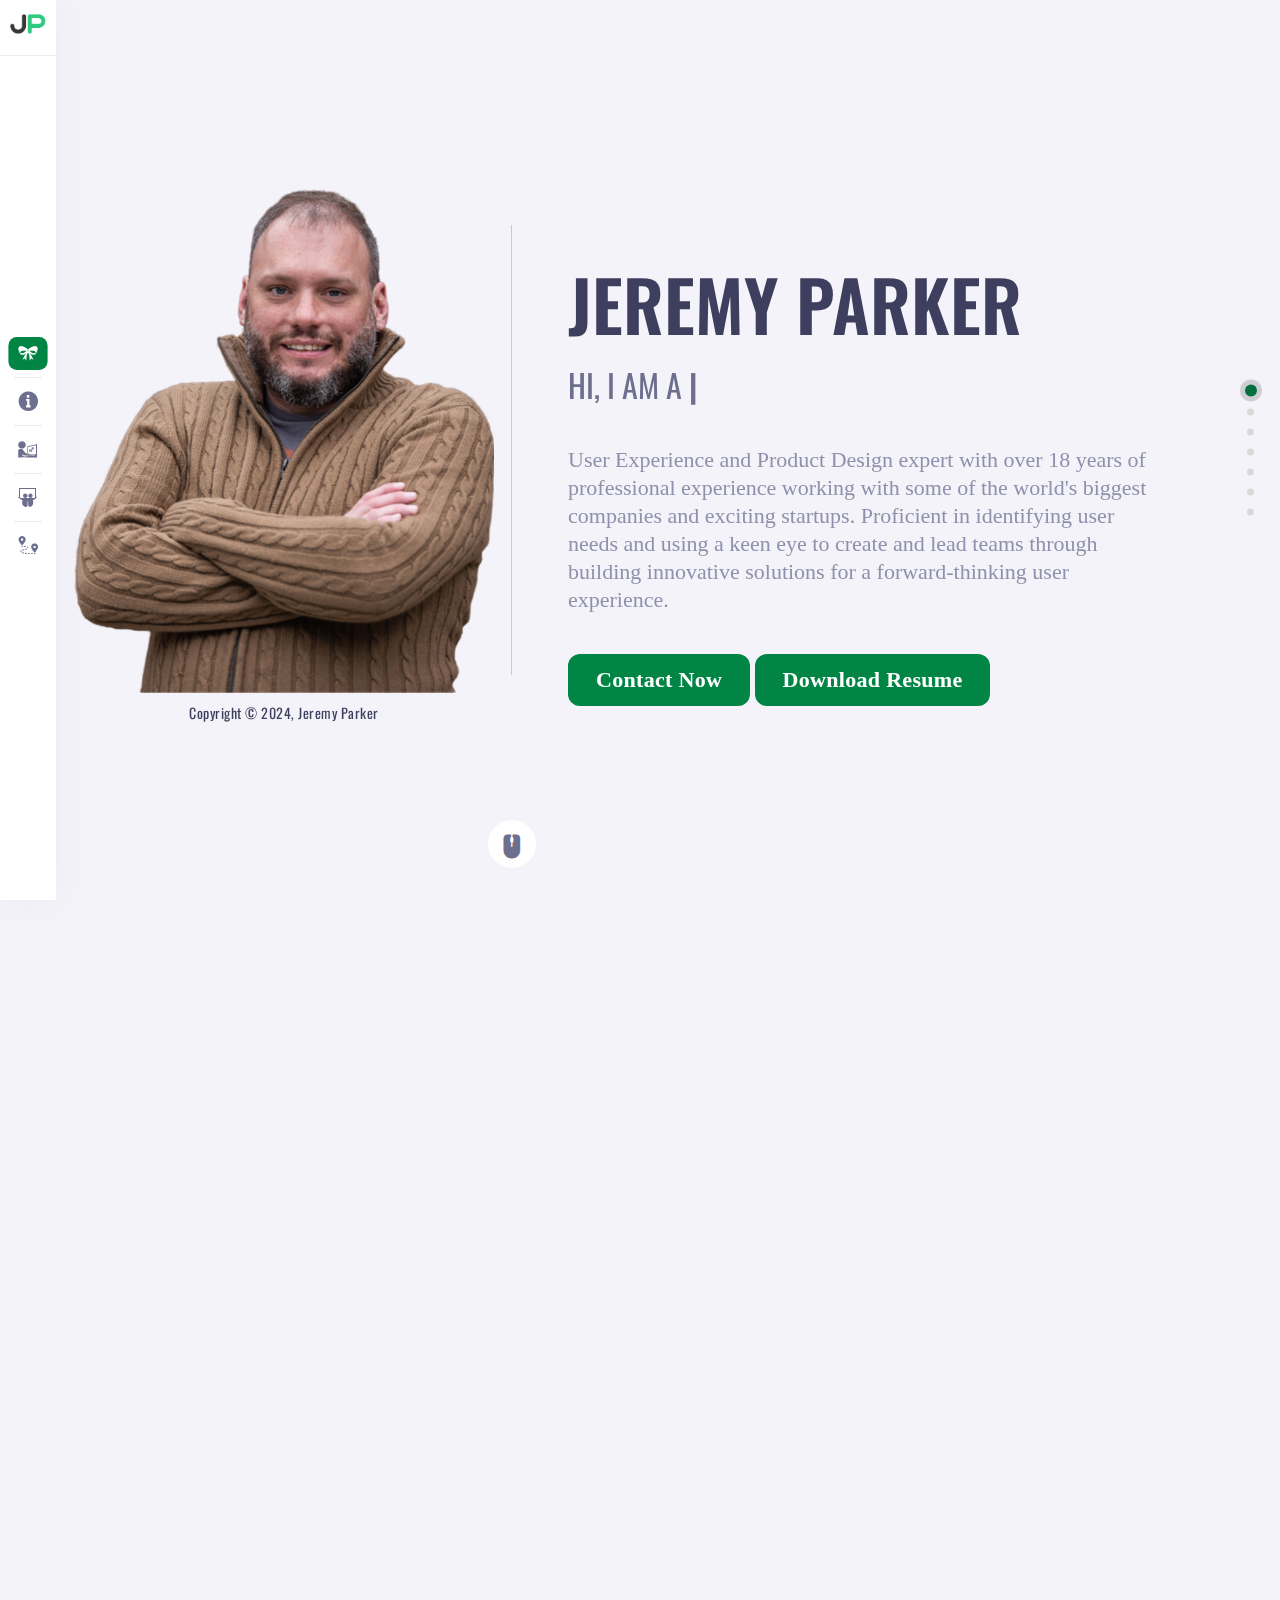
==== commit 33a4b753: "text updates" ====
--- a/new/index.html
+++ b/new/index.html
@@ -127,19 +127,18 @@
 						<i class="icofont-info-circle"></i> About Me
 						<span class="animated-bar"></span>
 					</h3>
-					<h4 class="subhead">We only make beautiful things</h4>
+					<h4 class="subhead">Create and build beautiful things</h4>
 				</header>
 				<div class="about-meta">
 					<p>
-						My name is Jeremy Parker. I am a professional UI/UX Designer and Team Leader for SaaS and Web-based
-						products.
-						I am the jack-of-all-trades person that's capable of handling many different roles and projects at once.
+						My name is Jeremy Parker. I am a professional UX/UI Developer and Team Leader for SaaS and Web-based
+						products. I am the jack-of-all-trades worker capable of handling many different roles and projects at once. I also bring an ocean-size wealth of experience and knowledge.
 						Recently, I've pivoted from consultant to team leader which allows me to bring my unique perspective and
 						impactful leadership to exciting projects.<Br><Br>
 					</p>
 					<h5>Little About:</h5>
 					<ul class="about-info">
-						<li><span>Hobbies:</span>Music production, Rocket builds, and biking</li>
+						<li><span>Hobbies:</span>Music production, rocket builds, and biking</li>
 						<li><span>Email:</span>jeremymparker@gmail.com</li>
 						<li><span>Style:</span>Unique thinking and creative concepts</li>
 						<li><span>Phone: </span>(619) 719-5968</li>
